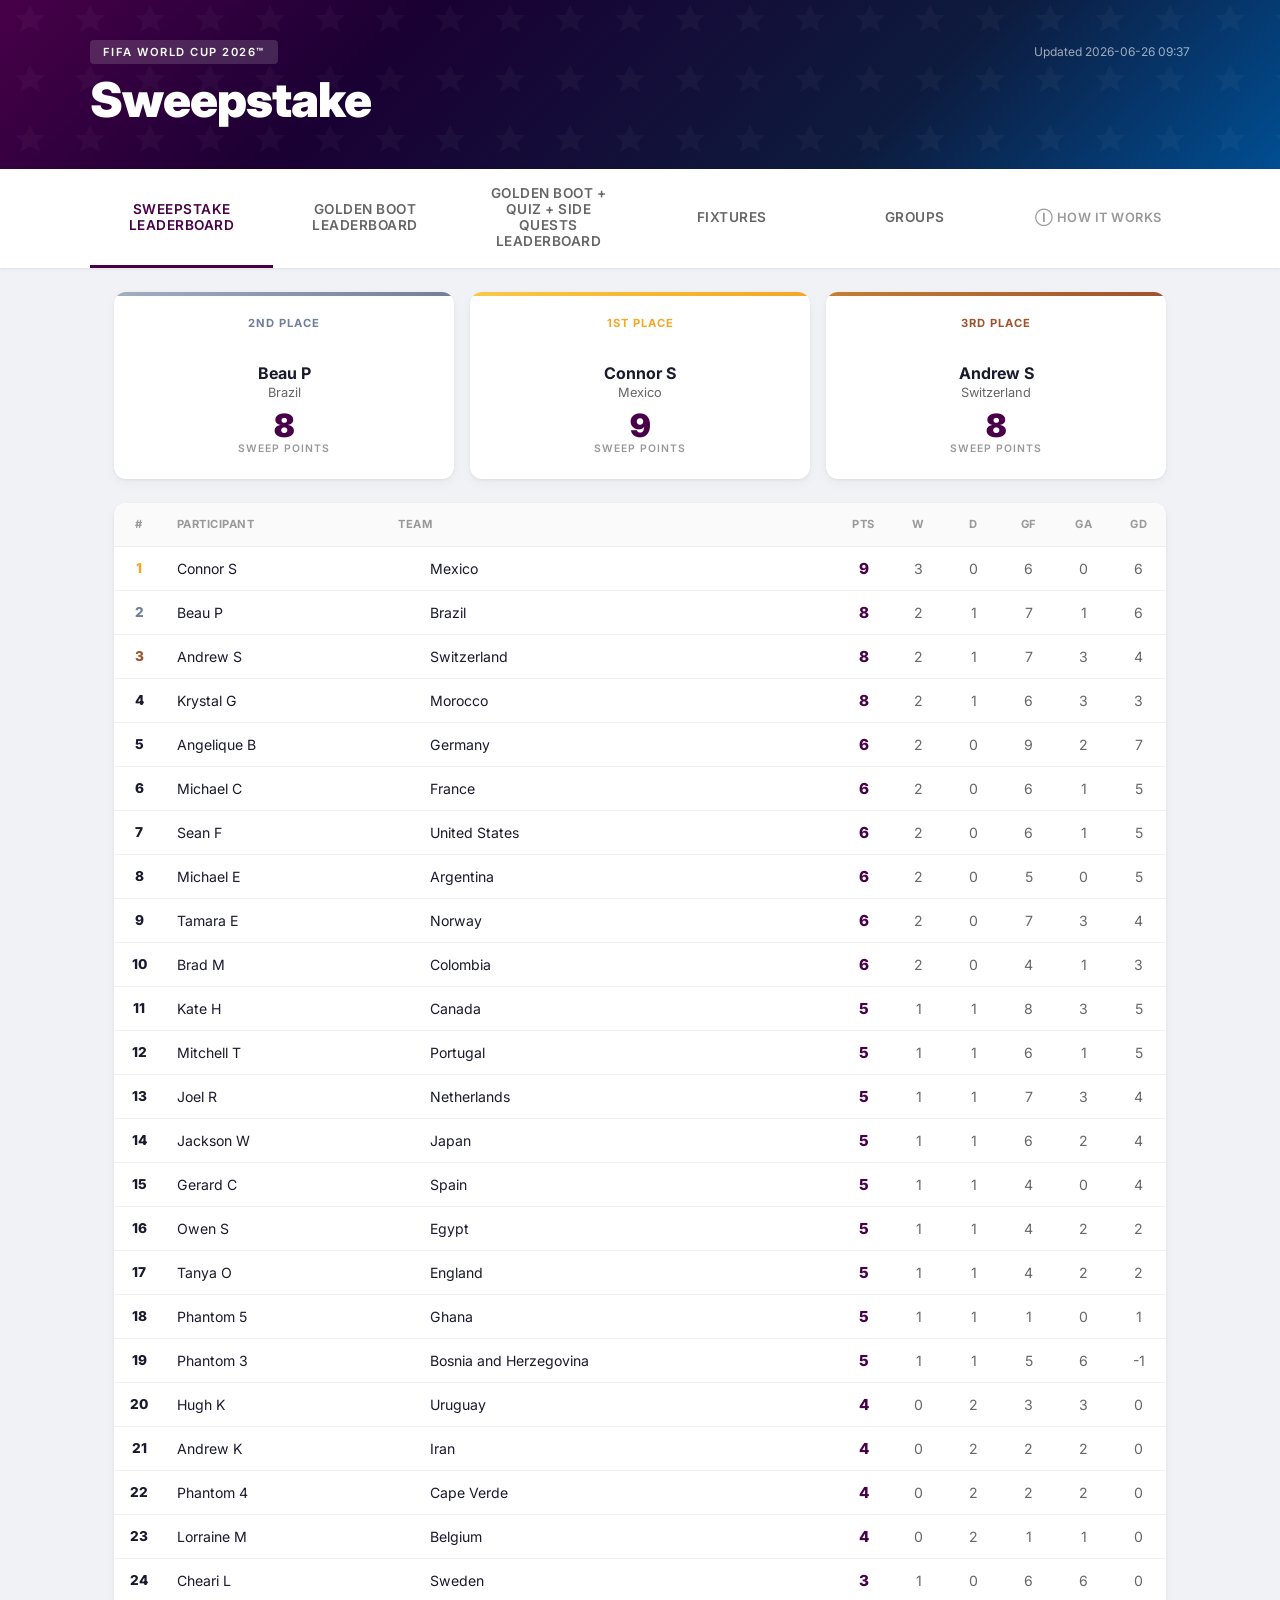
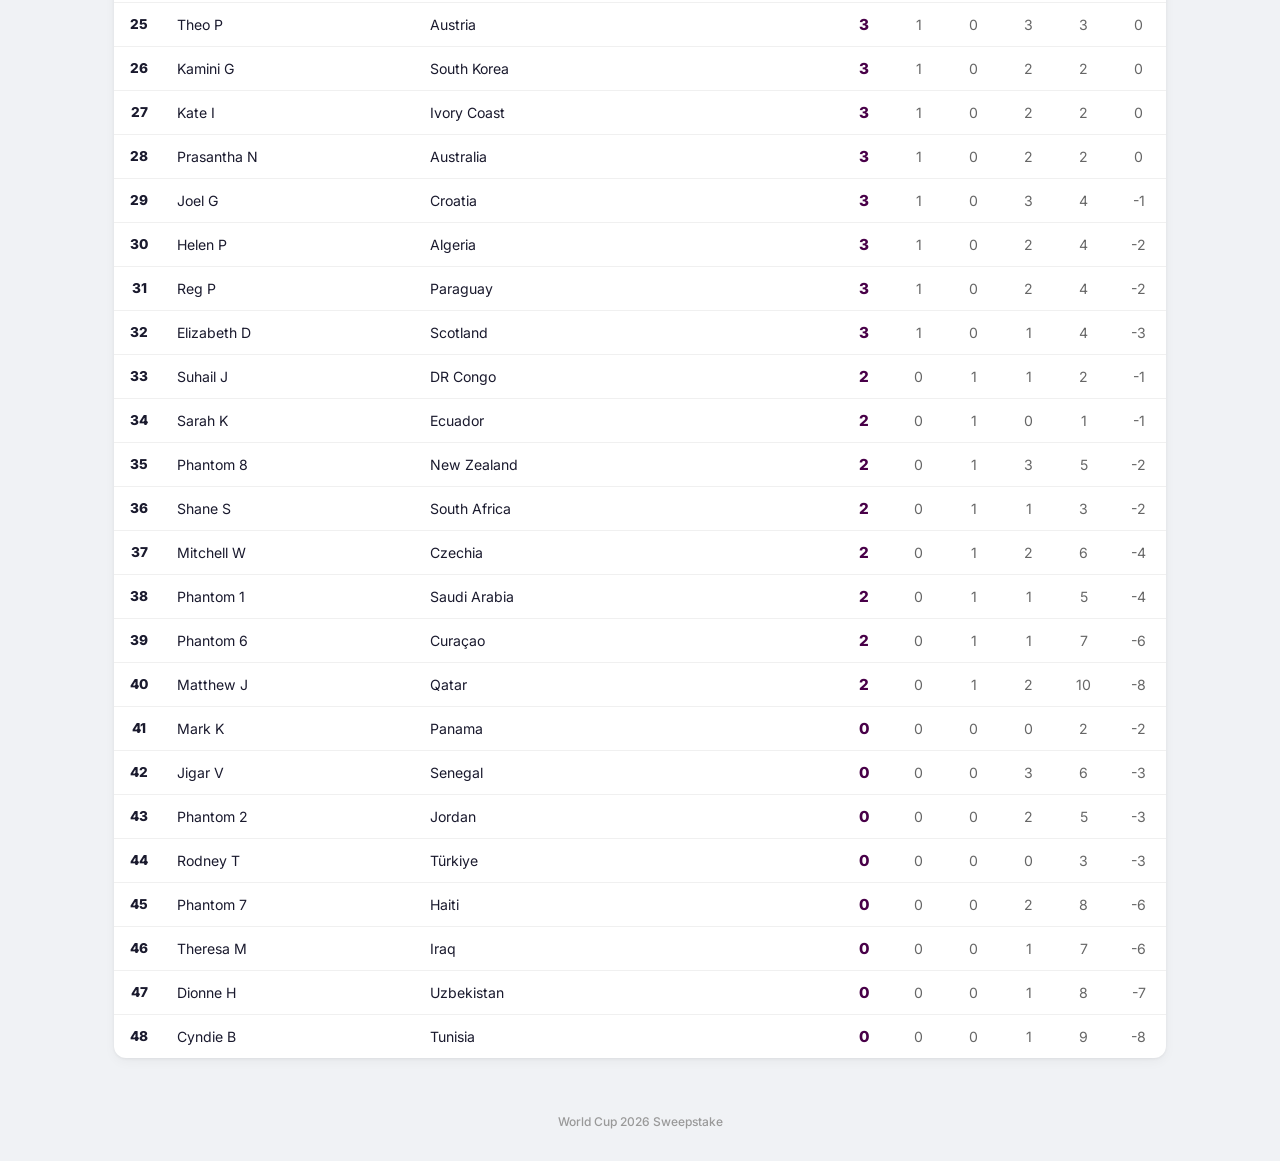
==== docs/index.html @ 92c682cd "Update scores" ====
<!DOCTYPE html>
<html lang="en">
<head>
    <meta charset="UTF-8">
    <meta name="viewport" content="width=device-width, initial-scale=1.0">
    <meta http-equiv="Cache-Control" content="no-cache, no-store, must-revalidate">
    <meta http-equiv="Pragma" content="no-cache">
    <meta http-equiv="Expires" content="0">
    <title>World Cup 2026 Sweepstake</title>
    <link rel="preconnect" href="https://fonts.googleapis.com">
    <link rel="preconnect" href="https://fonts.gstatic.com" crossorigin>
    <link href="https://fonts.googleapis.com/css2?family=Inter:wght@300;400;500;600;700;800;900&display=swap" rel="stylesheet">
    <link rel="stylesheet" href="style.css?v=202606260937">
</head>
<body>
    <header>
        <div class="header-inner">
            <div class="header-top">
                <span class="header-tag">FIFA World Cup 2026&trade;</span>
                <span class="header-updated" id="lastUpdated"></span>
            </div>
            <h1>Sweepstake</h1>
            <p class="header-hosts">
                <img src="https://flagcdn.com/w40/us.png" alt="" class="host-flag">
                <img src="https://flagcdn.com/w40/mx.png" alt="" class="host-flag">
                <img src="https://flagcdn.com/w40/ca.png" alt="" class="host-flag">
            </p>
        </div>
    </header>

    <nav>
        <div class="nav-inner">
            <button class="nav-btn active" data-tab="leaderboard">Sweepstake Leaderboard</button>
            <button class="nav-btn" data-tab="goldenBoot">Golden Boot Leaderboard</button>
            <button class="nav-btn" data-tab="quizAndSideQuests">Golden Boot + Quiz + Side Quests Leaderboard</button>
            <button class="nav-btn" data-tab="fixtures">Fixtures</button>
            <button class="nav-btn" data-tab="groups">Groups</button>
            <button class="nav-btn info-btn" id="openRules">&#9432; How It Works</button>
        </div>
    </nav>

    <!-- Rules Modal -->
    <div class="modal-overlay" id="rulesModal">
        <div class="modal">
            <button class="modal-close" id="closeRules">&times;</button>
            <h2>How The Sweepstake Works</h2>
            <div class="modal-body">
                <h3>1. Sweep Leaderboard</h3>
                <ul>
                    <li><strong>Win</strong> = 3 points</li>
                    <li><strong>Draw</strong> = 2 points</li>
                    <li><strong>Loss</strong> = 0 points</li>
                </ul>
                <p>Your allocated team earns points for every match they play in the tournament (group stage and knockouts). The participant whose team wins the World Cup wins the sweep.</p>

                <h3>2. Golden Boot Leaderboard</h3>
                <p>This leaderboard ranks participants by the number of goals scored by their nominated Golden Boot player.</p>

                <h3>3. Golden Boot + Quiz + Side Quests Leaderboard</h3>
                <p>This combined leaderboard adds your Quiz &amp; Side Quests score to the number of goals your nominated Golden Boot player has scored. The participant with the highest combined total wins this category.</p>
                <p><strong>Total = Quiz &amp; Side Quests points + Golden Boot player goals</strong></p>

                <h3>Sweep Tiebreakers</h3>
                <p>If two or more participants have the same Sweep points, ranking is determined by:</p>
                <ol>
                    <li><strong>Goal Difference (GD)</strong> &mdash; goals scored minus goals conceded (highest first)</li>
                    <li><strong>Goals Scored (GF)</strong> &mdash; most goals first</li>
                    <li><strong>Alphabetical</strong> by participant first name</li>
                </ol>
                <p>GF, GA, and GD columns are shown on the Sweep Leaderboard so you can see how tiebreakers apply.</p>

                <h3>How It&rsquo;s Updated</h3>
                <p>Scores are entered into the master spreadsheet after each match day. The website is then regenerated and pushed to publish the latest standings.</p>
            </div>
        </div>
    </div>

    <main>
        <!-- SWEEP LEADERBOARD TAB -->
        <section id="leaderboard" class="tab-content active">
            <div class="podium" id="podium"></div>
            <div class="card">
                <table id="leaderboardTable">
                    <thead>
                        <tr>
                            <th class="col-rank">#</th>
                            <th class="col-name">Participant</th>
                            <th class="col-team">Team</th>
                            <th class="col-num">Pts</th>
                            <th class="col-num">W</th>
                            <th class="col-num">D</th>
                            <th class="col-num">GF</th>
                            <th class="col-num">GA</th>
                            <th class="col-num">GD</th>
                        </tr>
                    </thead>
                    <tbody></tbody>
                </table>
            </div>
        </section>

        <!-- GOLDEN BOOT LEADERBOARD TAB -->
        <section id="goldenBoot" class="tab-content">
            <div class="card">
                <table id="goldenBootTable">
                    <thead>
                        <tr>
                            <th class="col-rank">#</th>
                            <th class="col-name">Participant</th>
                            <th class="col-team">Player</th>
                            <th class="col-num">Goals</th>
                        </tr>
                    </thead>
                    <tbody></tbody>
                </table>
            </div>
        </section>

        <!-- GOLDEN BOOT + QUIZ + SIDE QUESTS LEADERBOARD TAB -->
        <section id="quizAndSideQuests" class="tab-content">
            <div class="card">
                <table id="quizAndSideQuestsTable">
                    <thead>
                        <tr>
                            <th class="col-rank">#</th>
                            <th class="col-name">Participant</th>
                            <th class="col-num">Quiz &amp; Side Quests</th>
                            <th class="col-num">Golden Boot Goals</th>
                            <th class="col-num">Total</th>
                        </tr>
                    </thead>
                    <tbody></tbody>
                </table>
            </div>
        </section>

        <!-- FIXTURES TAB -->
        <section id="fixtures" class="tab-content">
            <div class="filter-bar">
                <select id="stageFilter">
                    <option value="all">All Stages</option>
                    <option value="group">Group Stage</option>
                    <option value="R32">Round of 32</option>
                    <option value="R16">Round of 16</option>
                    <option value="QF">Quarter-Finals</option>
                    <option value="SF">Semi-Finals</option>
                    <option value="3rd">3rd Place</option>
                    <option value="Final">Final</option>
                </select>
                <label class="toggle-label">
                    <input type="checkbox" id="showPlayedOnly">
                    <span>Played only</span>
                </label>
            </div>
            <div class="fixtures-list" id="fixturesList"></div>
        </section>

        <!-- GROUPS TAB -->
        <section id="groups" class="tab-content">
            <div class="groups-grid" id="groupsGrid"></div>
        </section>


    </main>

    <footer>
        <p>World Cup 2026 Sweepstake</p>
    </footer>

    <script src="app.js?v=202606260937"></script>
    <script>
        document.getElementById('openRules').addEventListener('click', () => {
            document.getElementById('rulesModal').classList.add('active');
        });
        document.getElementById('closeRules').addEventListener('click', () => {
            document.getElementById('rulesModal').classList.remove('active');
        });
        document.getElementById('rulesModal').addEventListener('click', (e) => {
            if (e.target === e.currentTarget) {
                e.currentTarget.classList.remove('active');
            }
        });
    </script>
</body>
</html>
---- docs/style.css ----
/* World Cup 2026 Sweepstake — Modern Sports Dashboard */

* { margin: 0; padding: 0; box-sizing: border-box; }

body {
    font-family: 'Inter', -apple-system, BlinkMacSystemFont, sans-serif;
    background: #f0f2f5;
    color: #1a1a2e;
    min-height: 100vh;
    -webkit-font-smoothing: antialiased;
}

/* HEADER */
header {
    background: linear-gradient(135deg, #480048 0%, #1a0033 30%, #0d1b3e 70%, #004e92 100%);
    padding: 2.5rem 1.5rem 2rem;
    color: white;
    position: relative;
    overflow: hidden;
}

header::after {
    content: '';
    position: absolute;
    inset: 0;
    background: url("data:image/svg+xml,%3Csvg width='60' height='60' xmlns='http://www.w3.org/2000/svg'%3E%3Cpath d='M30 5L35 15L45 15L37 22L40 32L30 26L20 32L23 22L15 15L25 15Z' fill='rgba(255,255,255,0.03)'/%3E%3C/svg%3E");
    pointer-events: none;
}

.header-inner {
    max-width: 1100px;
    margin: 0 auto;
    position: relative;
    z-index: 1;
}

.header-top {
    display: flex;
    justify-content: space-between;
    align-items: center;
    margin-bottom: 0.8rem;
}

.header-tag {
    background: rgba(255,255,255,0.15);
    backdrop-filter: blur(4px);
    padding: 0.3rem 0.8rem;
    border-radius: 4px;
    font-size: 0.7rem;
    font-weight: 600;
    letter-spacing: 1.5px;
    text-transform: uppercase;
}

.header-updated {
    font-size: 0.75rem;
    opacity: 0.6;
}

header h1 {
    font-size: 3rem;
    font-weight: 900;
    letter-spacing: -1px;
    line-height: 1;
    margin-bottom: 0.8rem;
}

.header-hosts {
    display: flex;
    gap: 0.5rem;
    align-items: center;
}

.host-flag {
    width: 32px;
    height: auto;
    border-radius: 3px;
    box-shadow: 0 2px 8px rgba(0,0,0,0.3);
}

/* NAV */
nav {
    background: white;
    position: sticky;
    top: 0;
    z-index: 100;
    box-shadow: 0 1px 3px rgba(0,0,0,0.08);
}

.nav-inner {
    max-width: 1100px;
    margin: 0 auto;
    display: flex;
    gap: 0;
}

.nav-btn {
    flex: 1;
    background: transparent;
    border: none;
    padding: 1rem 1.5rem;
    font-family: 'Inter', sans-serif;
    font-size: 0.85rem;
    font-weight: 600;
    color: #666;
    cursor: pointer;
    transition: all 0.2s;
    border-bottom: 3px solid transparent;
    text-transform: uppercase;
    letter-spacing: 0.5px;
}

.nav-btn:hover {
    color: #1a1a2e;
    background: #f8f9fa;
}

.nav-btn.active {
    color: #480048;
    border-bottom-color: #480048;
}

/* MAIN */
main {
    max-width: 1100px;
    margin: 0 auto;
    padding: 1.5rem;
}

.tab-content { display: none; }
.tab-content.active { display: block; animation: fadeUp 0.25s ease; }

@keyframes fadeUp {
    from { opacity: 0; transform: translateY(8px); }
    to { opacity: 1; transform: translateY(0); }
}

/* CARDS */
.card {
    background: white;
    border-radius: 12px;
    box-shadow: 0 1px 3px rgba(0,0,0,0.06), 0 4px 12px rgba(0,0,0,0.04);
    overflow: hidden;
}

/* PODIUM */
.podium {
    display: grid;
    grid-template-columns: 1fr 1fr 1fr;
    gap: 1rem;
    margin-bottom: 1.5rem;
}

.podium-card {
    background: white;
    border-radius: 12px;
    padding: 1.5rem 1rem;
    text-align: center;
    box-shadow: 0 1px 3px rgba(0,0,0,0.06), 0 4px 12px rgba(0,0,0,0.04);
    position: relative;
    overflow: hidden;
}

.podium-card::before {
    content: '';
    position: absolute;
    top: 0;
    left: 0;
    right: 0;
    height: 4px;
}

.podium-card.first { order: 2; }
.podium-card.first::before { background: linear-gradient(90deg, #f7c948, #f5a623); }
.podium-card.second { order: 1; }
.podium-card.second::before { background: linear-gradient(90deg, #a0aec0, #718096); }
.podium-card.third { order: 3; }
.podium-card.third::before { background: linear-gradient(90deg, #c47f32, #a0522d); }

.podium-position {
    font-size: 0.7rem;
    font-weight: 700;
    text-transform: uppercase;
    letter-spacing: 1px;
    margin-bottom: 0.8rem;
}

.podium-card.first .podium-position { color: #f5a623; }
.podium-card.second .podium-position { color: #718096; }
.podium-card.third .podium-position { color: #a0522d; }

.podium-flag {
    width: 48px;
    height: 32px;
    object-fit: cover;
    border-radius: 4px;
    margin-bottom: 0.6rem;
    box-shadow: 0 2px 6px rgba(0,0,0,0.15);
}

.podium-name {
    font-weight: 700;
    font-size: 1rem;
    margin-bottom: 0.15rem;
    color: #1a1a2e;
}

.podium-team {
    font-size: 0.8rem;
    color: #666;
    margin-bottom: 0.6rem;
}

.podium-pts {
    font-size: 2rem;
    font-weight: 900;
    color: #480048;
    line-height: 1;
}

.podium-pts-label {
    font-size: 0.65rem;
    font-weight: 600;
    text-transform: uppercase;
    letter-spacing: 1px;
    color: #999;
}

/* TABLE */
table {
    width: 100%;
    border-collapse: collapse;
}

thead th {
    padding: 0.9rem 0.8rem;
    text-align: left;
    font-size: 0.7rem;
    font-weight: 700;
    text-transform: uppercase;
    letter-spacing: 0.5px;
    color: #999;
    border-bottom: 1px solid #eee;
    background: #fafafa;
}

.col-rank { width: 50px; text-align: center; }
.col-num { width: 55px; text-align: center; }

tbody tr {
    border-bottom: 1px solid #f0f0f0;
    transition: background 0.15s;
}

tbody tr:last-child { border-bottom: none; }
tbody tr:hover { background: #f8f9ff; }

tbody td {
    padding: 0.75rem 0.8rem;
    font-size: 0.88rem;
}

td.rank-cell {
    text-align: center;
    font-weight: 800;
    font-size: 0.85rem;
}

td.rank-cell.top-1 { color: #f5a623; }
td.rank-cell.top-2 { color: #718096; }
td.rank-cell.top-3 { color: #a0522d; }

td.pts-cell {
    text-align: center;
    font-weight: 800;
    font-size: 0.95rem;
    color: #480048;
}

td.num-cell {
    text-align: center;
    color: #666;
}

.team-cell {
    display: flex;
    align-items: center;
    gap: 0.5rem;
}

.team-cell img {
    width: 24px;
    height: 16px;
    object-fit: cover;
    border-radius: 2px;
    box-shadow: 0 1px 2px rgba(0,0,0,0.15);
}

/* FIXTURES */
.filter-bar {
    display: flex;
    gap: 1rem;
    align-items: center;
    margin-bottom: 1.2rem;
    flex-wrap: wrap;
}

.filter-bar select {
    background: white;
    color: #333;
    border: 1px solid #ddd;
    padding: 0.55rem 1rem;
    border-radius: 8px;
    font-family: 'Inter', sans-serif;
    font-size: 0.85rem;
    font-weight: 500;
    cursor: pointer;
}

.filter-bar select:focus {
    outline: none;
    border-color: #480048;
    box-shadow: 0 0 0 3px rgba(72, 0, 72, 0.1);
}

.toggle-label {
    display: flex;
    align-items: center;
    gap: 0.4rem;
    font-size: 0.85rem;
    color: #666;
    cursor: pointer;
}

.toggle-label input {
    accent-color: #480048;
}

.fixtures-list {
    display: flex;
    flex-direction: column;
    gap: 0.5rem;
}

.fixture-card {
    background: white;
    border-radius: 10px;
    padding: 0.9rem 1.2rem;
    display: grid;
    grid-template-columns: 1fr auto 1fr;
    align-items: center;
    gap: 1rem;
    box-shadow: 0 1px 2px rgba(0,0,0,0.04);
    border: 1px solid #eee;
    transition: box-shadow 0.2s, border-color 0.2s;
}

.fixture-card:hover {
    box-shadow: 0 2px 8px rgba(0,0,0,0.08);
    border-color: #ddd;
}

.fixture-card.played {
    border-left: 4px solid #480048;
}

.fixture-home {
    display: flex;
    align-items: center;
    justify-content: flex-end;
    gap: 0.5rem;
    font-weight: 600;
    font-size: 0.9rem;
}

.fixture-away {
    display: flex;
    align-items: center;
    gap: 0.5rem;
    font-weight: 600;
    font-size: 0.9rem;
}

.fixture-flag {
    width: 24px;
    height: 16px;
    object-fit: cover;
    border-radius: 2px;
    box-shadow: 0 1px 2px rgba(0,0,0,0.12);
}

.fixture-score {
    text-align: center;
    font-weight: 800;
    font-size: 1.1rem;
    background: #f8f9fa;
    padding: 0.3rem 0.9rem;
    border-radius: 6px;
    min-width: 70px;
    color: #1a1a2e;
}

.fixture-score.pending {
    font-size: 0.75rem;
    font-weight: 500;
    color: #999;
}

.fixture-meta {
    grid-column: 1 / -1;
    display: flex;
    justify-content: space-between;
    font-size: 0.7rem;
    color: #aaa;
    padding-top: 0.4rem;
    border-top: 1px solid #f0f0f0;
    margin-top: 0.2rem;
}

.fixture-venue {
    grid-column: 1 / -1;
    text-align: center;
    font-size: 0.65rem;
    color: #999;
    margin-top: 0.2rem;
}

.fixture-stage-badge {
    background: #f0f0f0;
    padding: 0.15rem 0.5rem;
    border-radius: 3px;
    font-weight: 600;
    color: #666;
}

/* GROUPS */
.groups-grid {
    display: grid;
    grid-template-columns: repeat(auto-fit, minmax(340px, 1fr));
    gap: 1.2rem;
}

.group-card {
    background: white;
    border-radius: 12px;
    overflow: hidden;
    box-shadow: 0 1px 3px rgba(0,0,0,0.06), 0 4px 12px rgba(0,0,0,0.04);
}

.group-header {
    background: linear-gradient(135deg, #480048, #004e92);
    color: white;
    padding: 0.7rem 1rem;
    font-size: 0.8rem;
    font-weight: 700;
    text-transform: uppercase;
    letter-spacing: 1px;
}

.group-card table {
    margin: 0;
}

.group-card thead th {
    font-size: 0.65rem;
    padding: 0.5rem 0.4rem;
    text-align: center;
}

.group-card thead th:first-child {
    text-align: left;
    padding-left: 1rem;
}

.group-card tbody td {
    font-size: 0.8rem;
    padding: 0.5rem 0.4rem;
    text-align: center;
}

.group-card tbody td:first-child {
    text-align: left;
    padding-left: 1rem;
}

.group-card tbody tr.qualified {
    background: #f0fdf4;
}

.group-card tbody tr.qualified td:first-child {
    border-left: 3px solid #22c55e;
}

.group-team-cell {
    display: flex;
    align-items: center;
    gap: 0.5rem;
}

.group-team-cell img {
    width: 20px;
    height: 14px;
    object-fit: cover;
    border-radius: 2px;
}

/* FOOTER */
footer {
    text-align: center;
    padding: 2rem;
    color: #999;
    font-size: 0.75rem;
    font-weight: 500;
}

/* INFO BUTTON */
.info-btn {
    margin-left: auto;
    color: #999;
    font-size: 0.8rem;
}

.info-btn:hover {
    color: #480048;
}

/* MODAL */
.modal-overlay {
    display: none;
    position: fixed;
    inset: 0;
    background: rgba(0, 0, 0, 0.5);
    backdrop-filter: blur(4px);
    z-index: 1000;
    align-items: center;
    justify-content: center;
    padding: 1.5rem;
}

.modal-overlay.active {
    display: flex;
}

.modal {
    background: white;
    border-radius: 16px;
    padding: 2rem;
    max-width: 520px;
    width: 100%;
    max-height: 85vh;
    overflow-y: auto;
    position: relative;
    box-shadow: 0 20px 60px rgba(0, 0, 0, 0.3);
    animation: modalIn 0.2s ease;
}

@keyframes modalIn {
    from { opacity: 0; transform: scale(0.95) translateY(10px); }
    to { opacity: 1; transform: scale(1) translateY(0); }
}

.modal-close {
    position: absolute;
    top: 1rem;
    right: 1rem;
    background: #f0f2f5;
    border: none;
    width: 32px;
    height: 32px;
    border-radius: 50%;
    font-size: 1.2rem;
    cursor: pointer;
    display: flex;
    align-items: center;
    justify-content: center;
    color: #666;
    transition: background 0.15s;
}

.modal-close:hover {
    background: #e0e0e0;
}

.modal h2 {
    font-size: 1.3rem;
    font-weight: 800;
    margin-bottom: 1.2rem;
    color: #1a1a2e;
}

.modal-body h3 {
    font-size: 0.85rem;
    font-weight: 700;
    text-transform: uppercase;
    letter-spacing: 0.5px;
    color: #480048;
    margin-top: 1.2rem;
    margin-bottom: 0.5rem;
}

.modal-body h3:first-child {
    margin-top: 0;
}

.modal-body p {
    font-size: 0.88rem;
    color: #555;
    line-height: 1.6;
    margin-bottom: 0.5rem;
}

.modal-body ul,
.modal-body ol {
    padding-left: 1.2rem;
    margin-bottom: 0.8rem;
}

.modal-body li {
    font-size: 0.88rem;
    color: #555;
    line-height: 1.8;
}

/* LEADERBOARDS GRID */
.leaderboards-grid {
    display: grid;
    grid-template-columns: repeat(3, 1fr);
    gap: 1.5rem;
    align-items: start;
}
.leaderboard-panel-title {
    font-size: 0.85rem;
    font-weight: 700;
    text-transform: uppercase;
    letter-spacing: 0.06em;
    color: #1a1a2e;
    margin-bottom: 0.75rem;
    padding: 0 0.25rem;
}

/* RESPONSIVE */
@media (max-width: 700px) {
    header h1 { font-size: 2rem; }
    .header-top { flex-direction: column; align-items: flex-start; gap: 0.3rem; }

    .leaderboards-grid { grid-template-columns: 1fr; }

    .podium {
        grid-template-columns: 1fr;
        gap: 0.8rem;
    }
    .podium-card.first { order: 1; }
    .podium-card.second { order: 2; }
    .podium-card.third { order: 3; }

    .nav-btn { padding: 0.8rem 0.5rem; font-size: 0.75rem; }

    .fixture-home, .fixture-away { font-size: 0.8rem; }
    .fixture-flag { width: 20px; height: 14px; }

    .groups-grid { grid-template-columns: 1fr; }
}
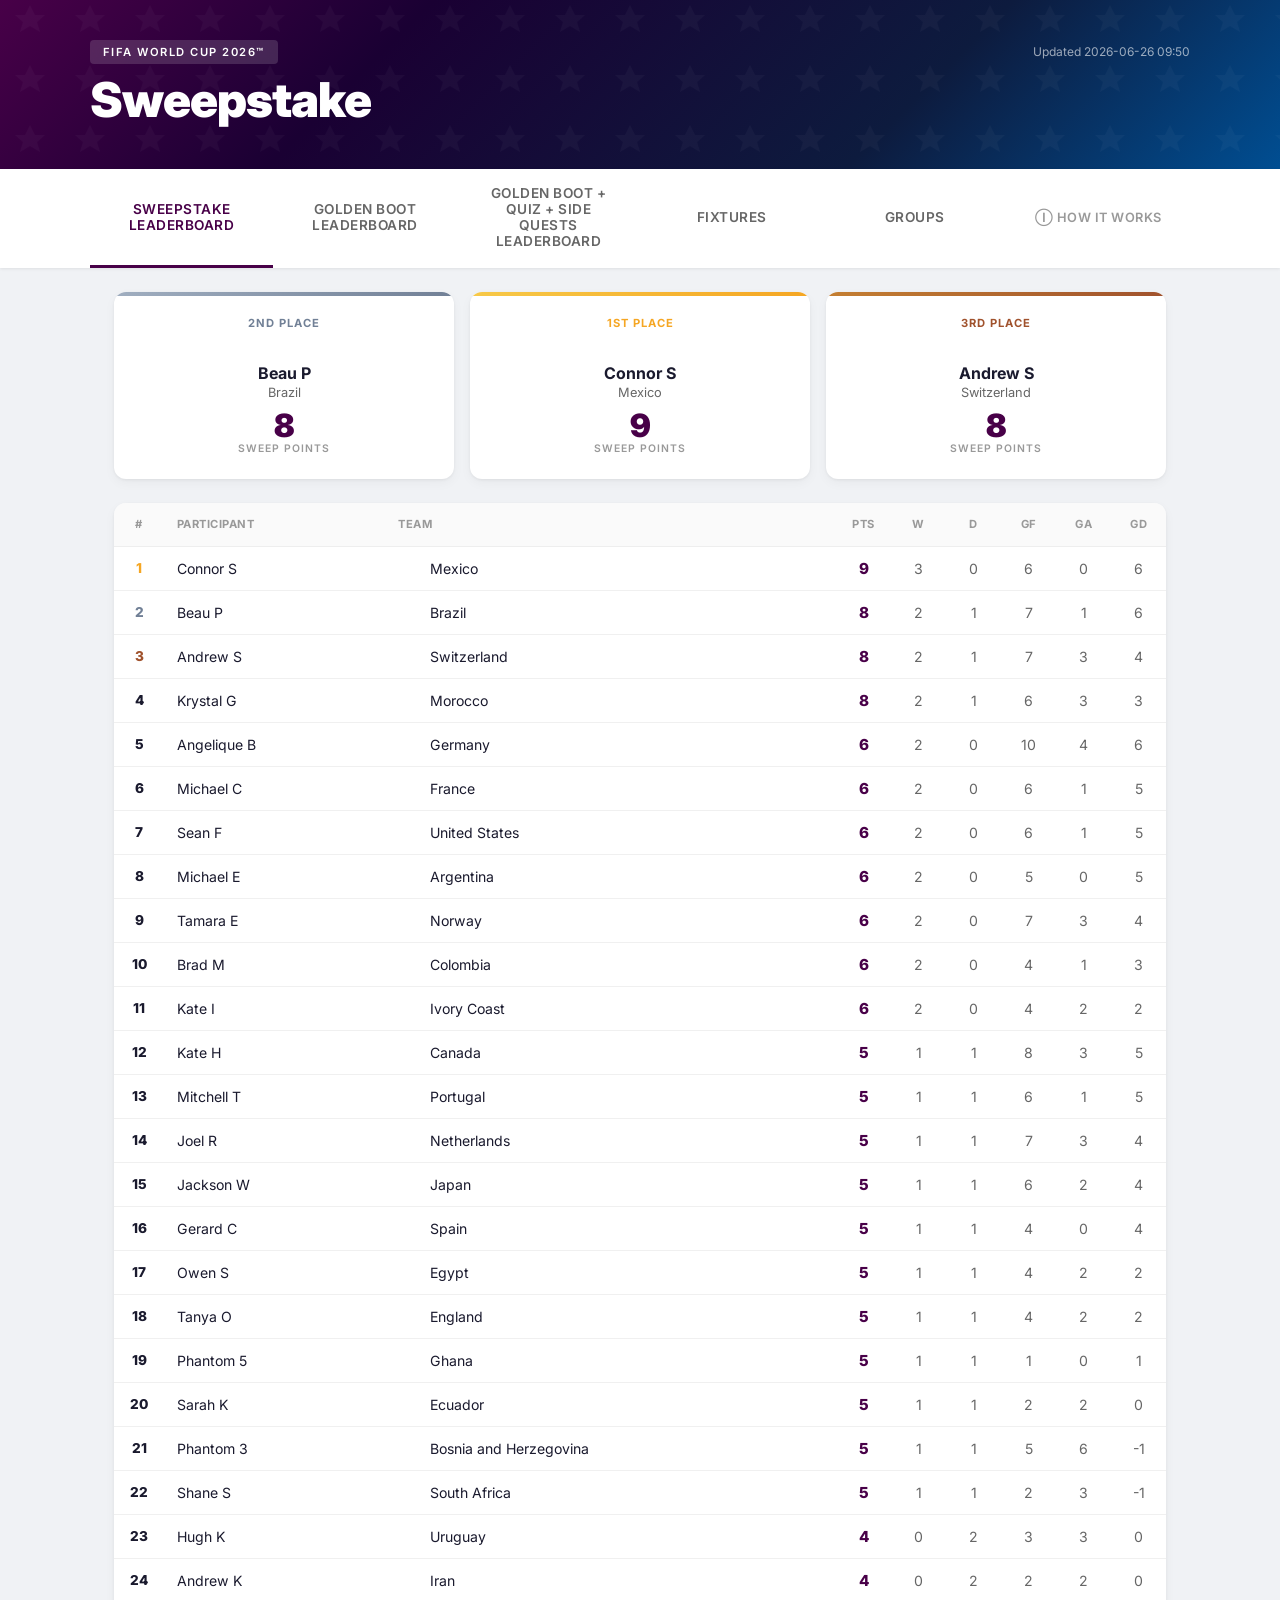
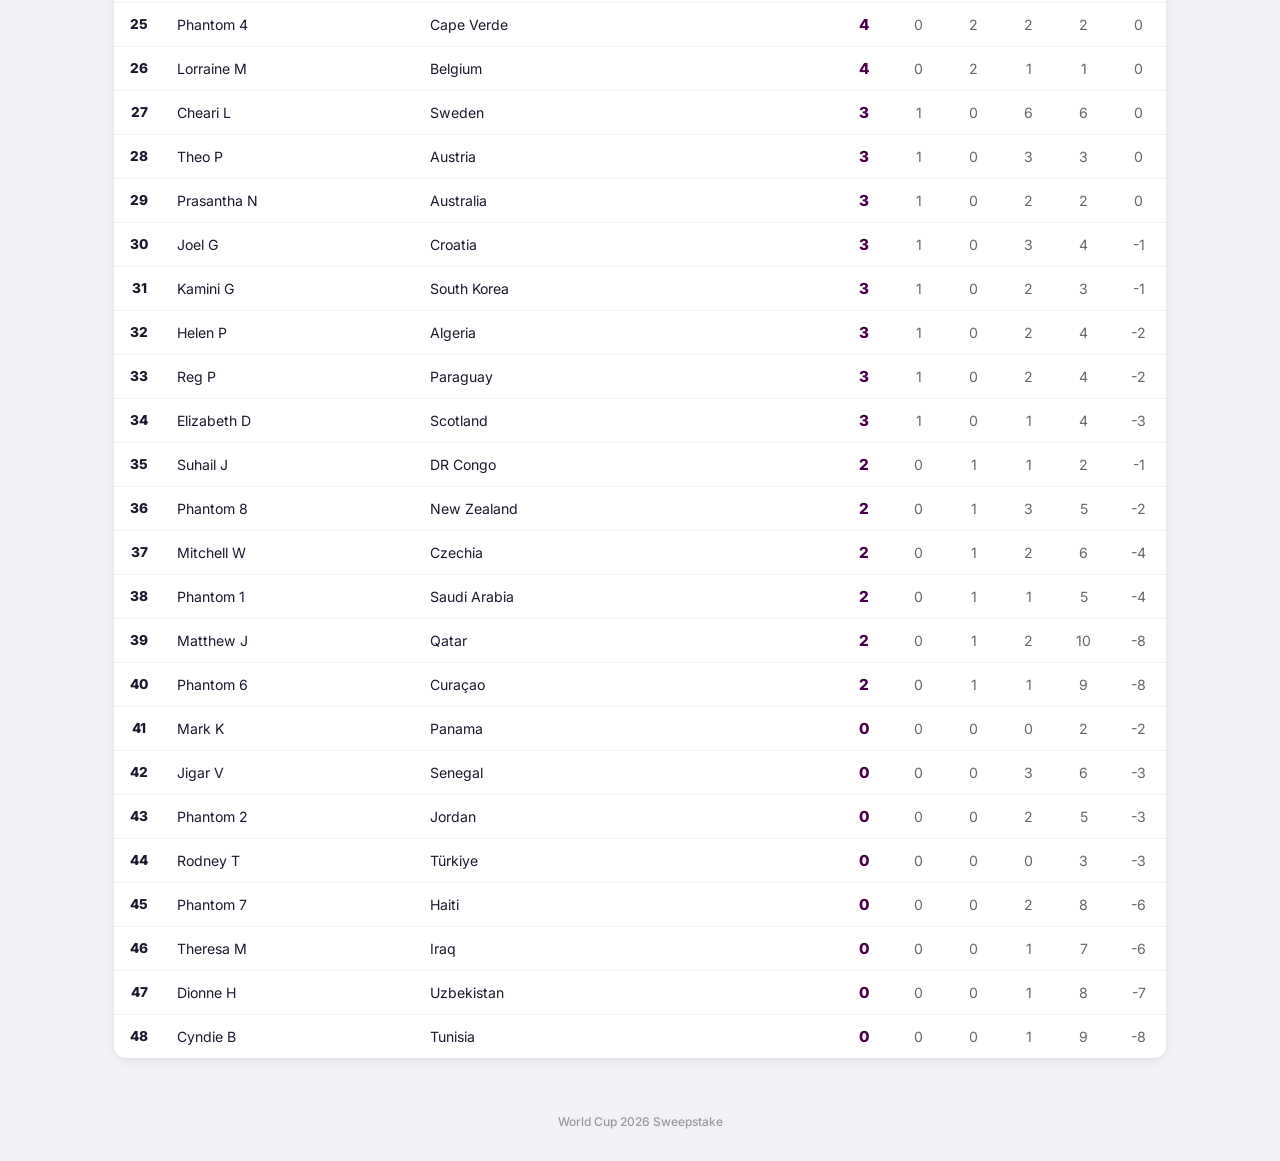
==== commit 455556e8: "Update scores" ====
--- a/docs/index.html
+++ b/docs/index.html
@@ -10,7 +10,7 @@
     <link rel="preconnect" href="https://fonts.googleapis.com">
     <link rel="preconnect" href="https://fonts.gstatic.com" crossorigin>
     <link href="https://fonts.googleapis.com/css2?family=Inter:wght@300;400;500;600;700;800;900&display=swap" rel="stylesheet">
-    <link rel="stylesheet" href="style.css?v=202606260937">
+    <link rel="stylesheet" href="style.css?v=202606260950">
 </head>
 <body>
     <header>
@@ -167,7 +167,7 @@
         <p>World Cup 2026 Sweepstake</p>
     </footer>
 
-    <script src="app.js?v=202606260937"></script>
+    <script src="app.js?v=202606260950"></script>
     <script>
         document.getElementById('openRules').addEventListener('click', () => {
             document.getElementById('rulesModal').classList.add('active');
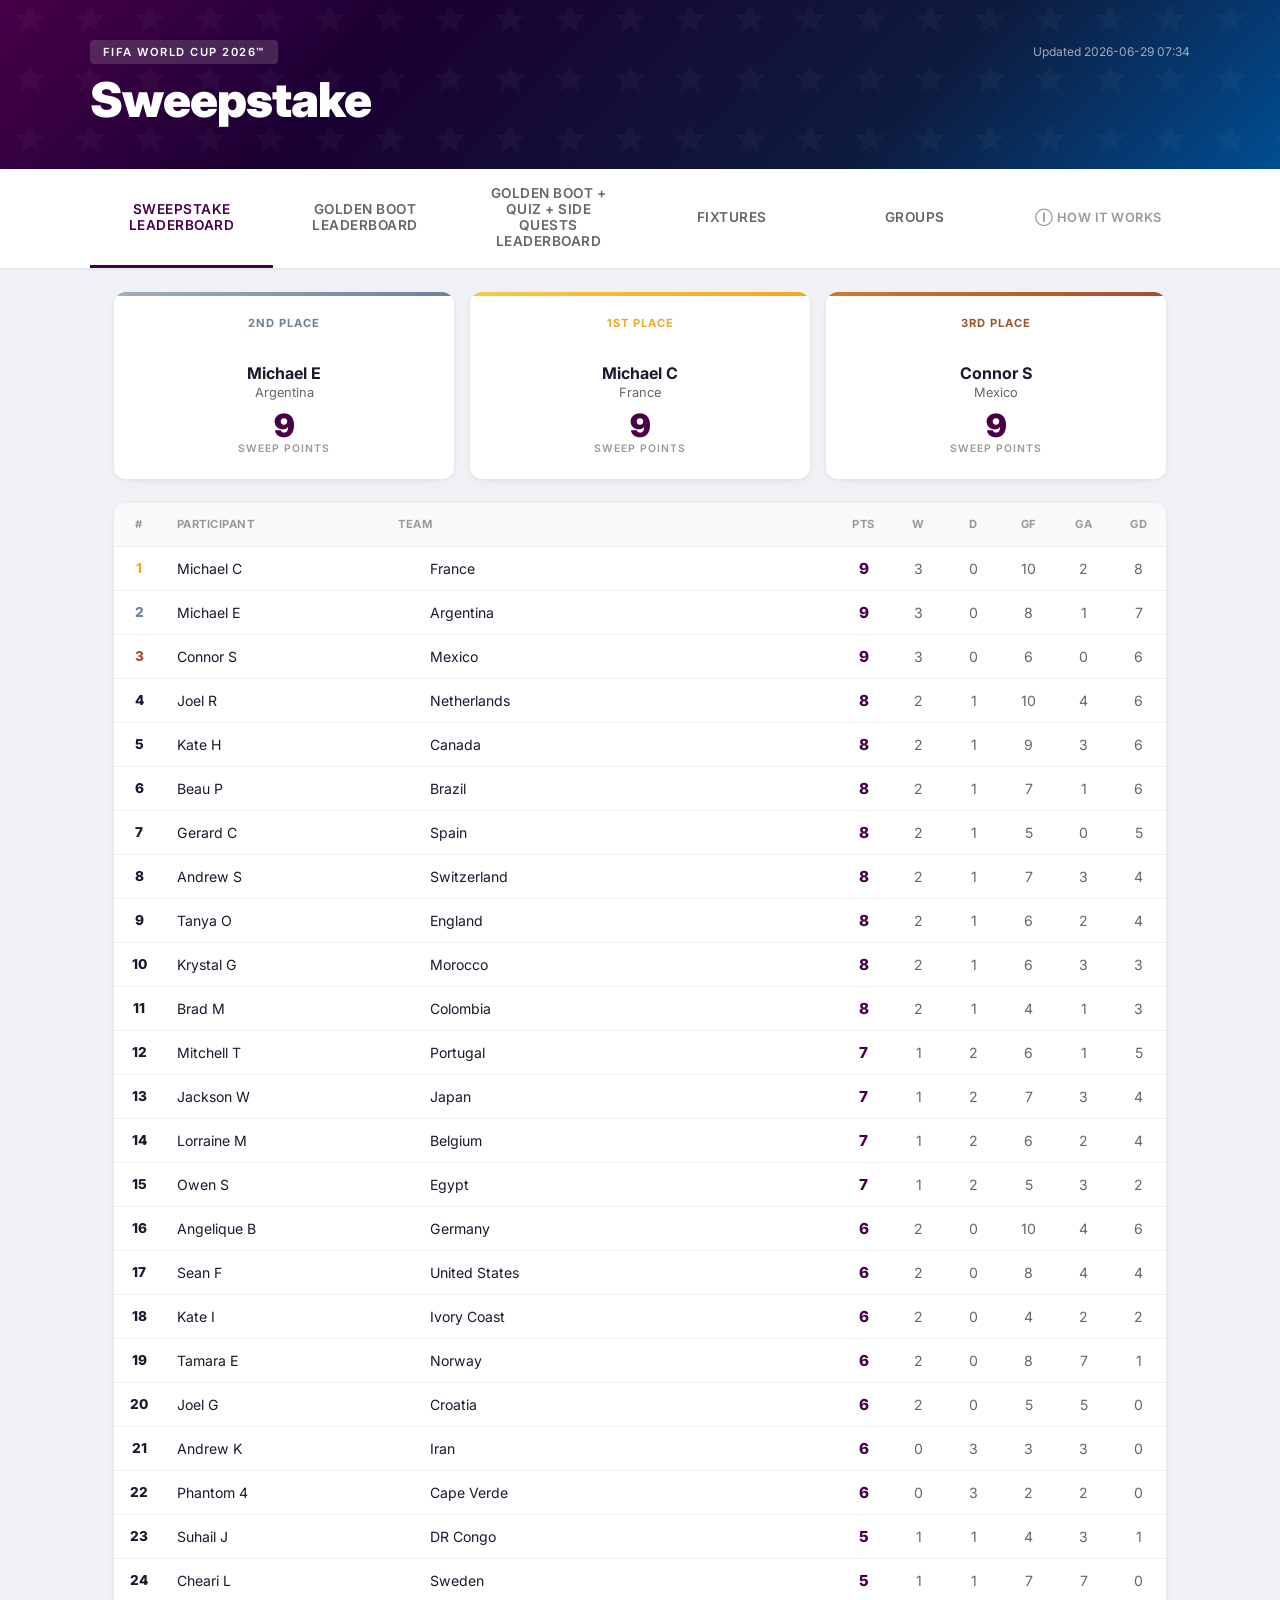
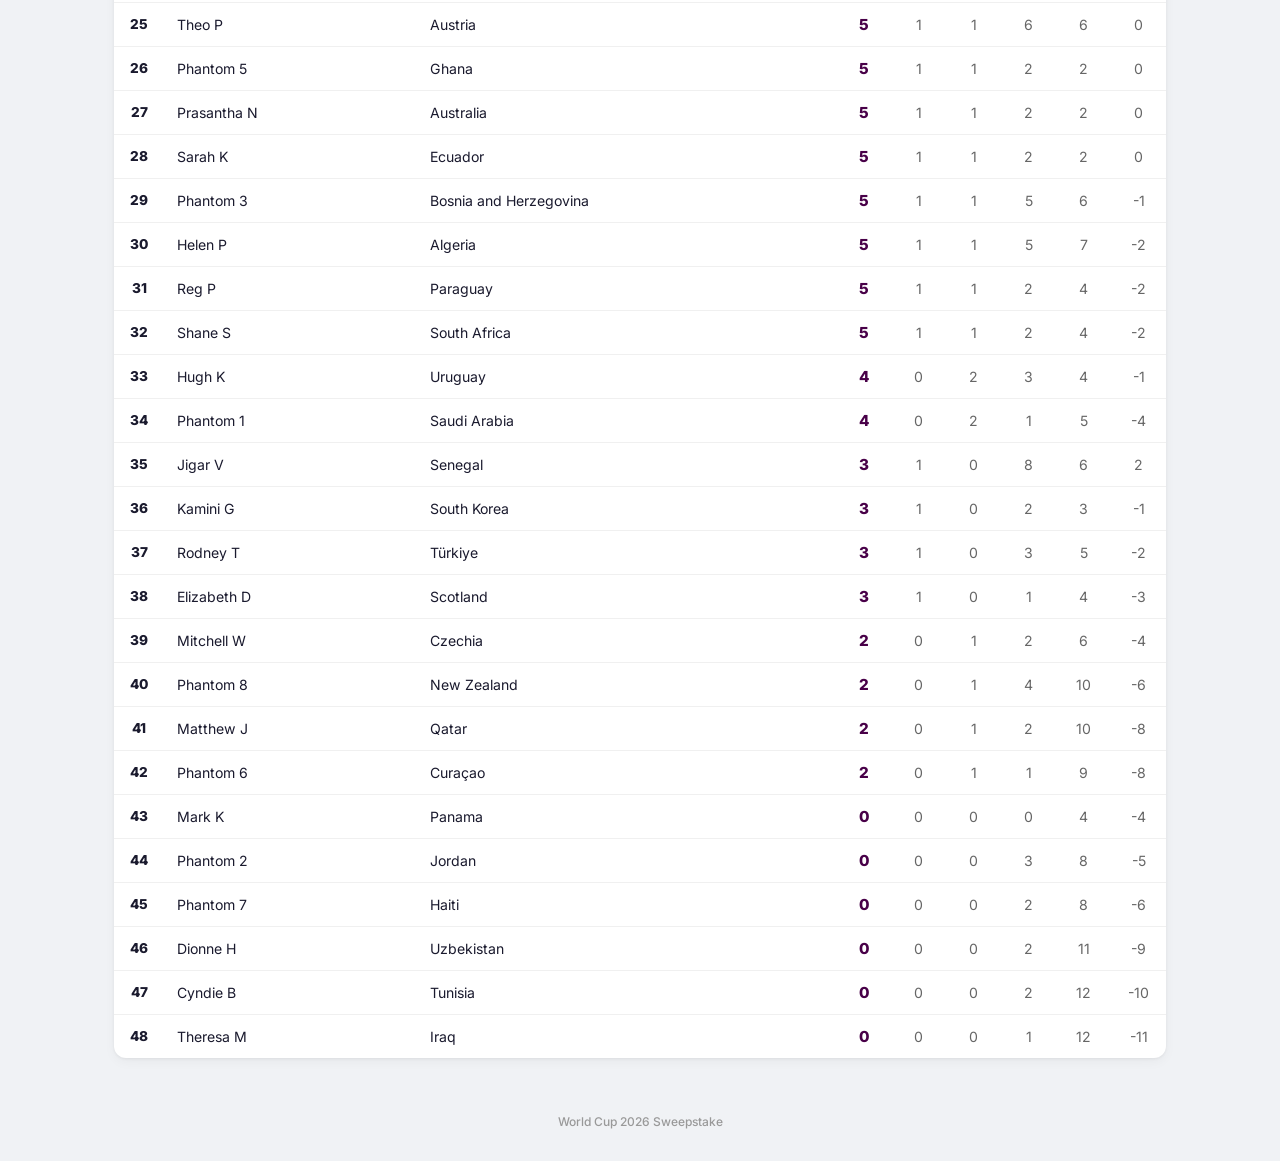
==== commit 2007546d: "Refresh export after R32 update" ====
--- a/docs/index.html
+++ b/docs/index.html
@@ -10,7 +10,7 @@
     <link rel="preconnect" href="https://fonts.googleapis.com">
     <link rel="preconnect" href="https://fonts.gstatic.com" crossorigin>
     <link href="https://fonts.googleapis.com/css2?family=Inter:wght@300;400;500;600;700;800;900&display=swap" rel="stylesheet">
-    <link rel="stylesheet" href="style.css?v=202606260950">
+    <link rel="stylesheet" href="style.css?v=202606290734">
 </head>
 <body>
     <header>
@@ -167,7 +167,7 @@
         <p>World Cup 2026 Sweepstake</p>
     </footer>
 
-    <script src="app.js?v=202606260950"></script>
+    <script src="app.js?v=202606290734"></script>
     <script>
         document.getElementById('openRules').addEventListener('click', () => {
             document.getElementById('rulesModal').classList.add('active');
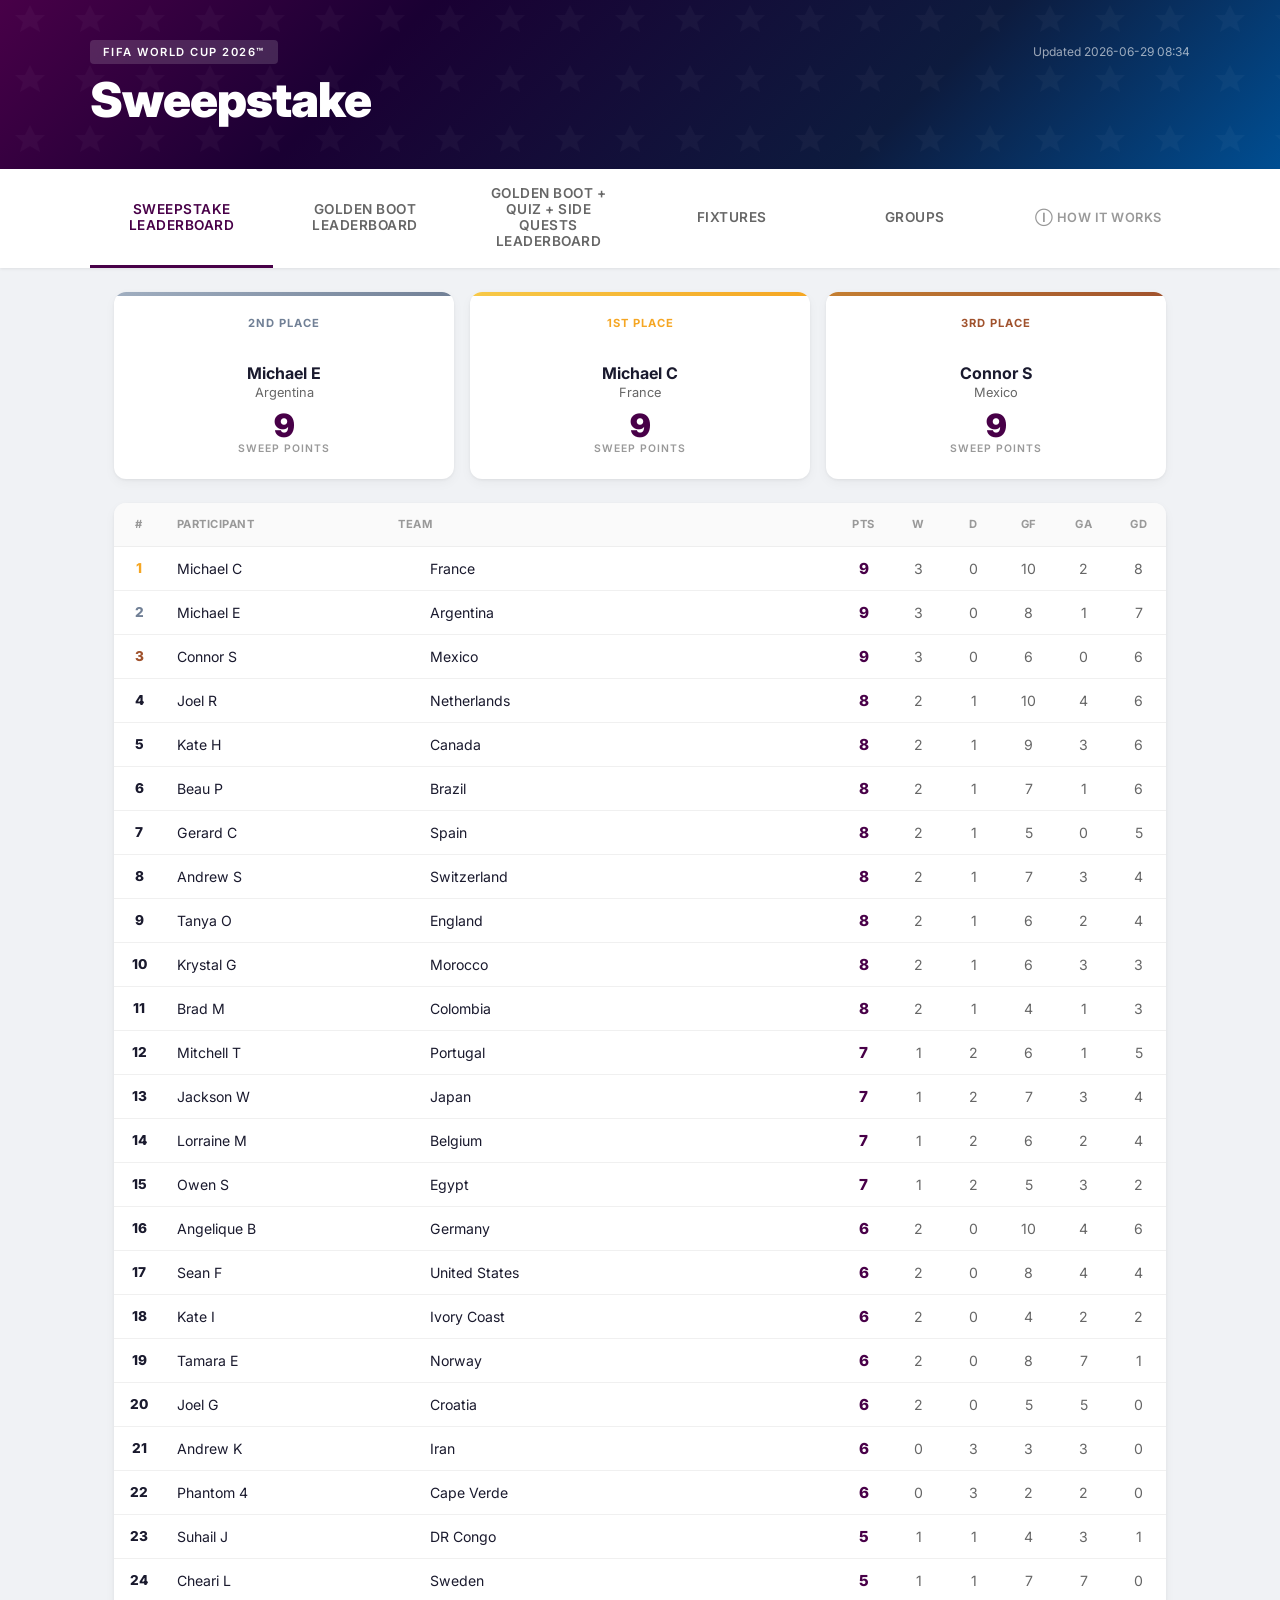
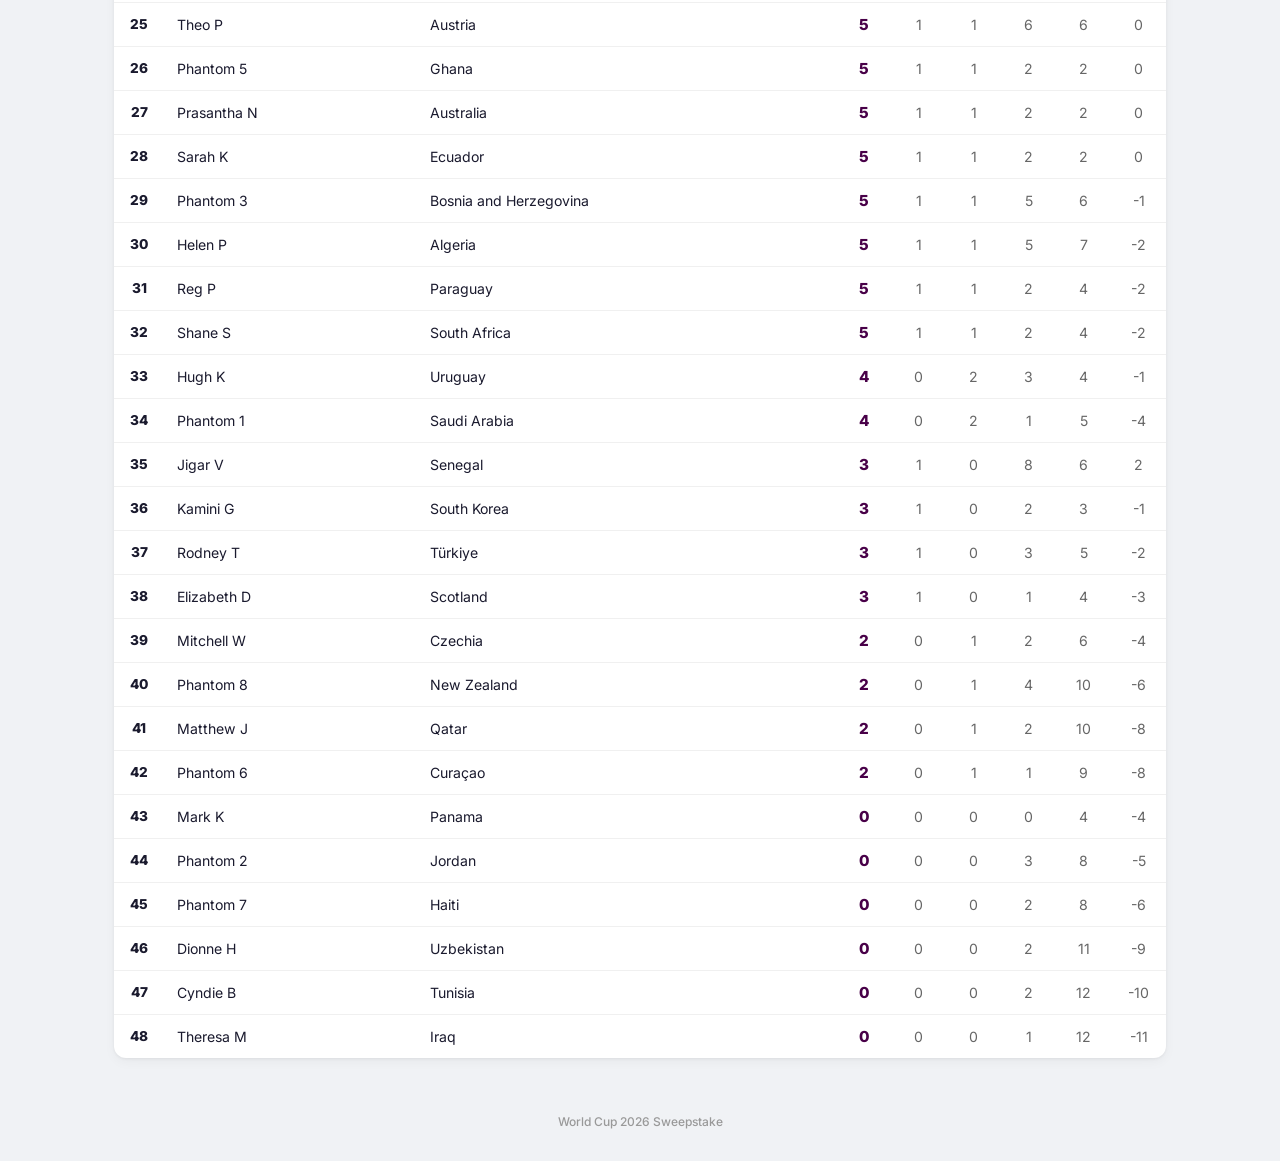
==== commit 2ed188a5: "Update scores and refresh web export" ====
--- a/docs/index.html
+++ b/docs/index.html
@@ -10,7 +10,7 @@
     <link rel="preconnect" href="https://fonts.googleapis.com">
     <link rel="preconnect" href="https://fonts.gstatic.com" crossorigin>
     <link href="https://fonts.googleapis.com/css2?family=Inter:wght@300;400;500;600;700;800;900&display=swap" rel="stylesheet">
-    <link rel="stylesheet" href="style.css?v=202606290734">
+    <link rel="stylesheet" href="style.css?v=202606290834">
 </head>
 <body>
     <header>
@@ -167,7 +167,7 @@
         <p>World Cup 2026 Sweepstake</p>
     </footer>
 
-    <script src="app.js?v=202606290734"></script>
+    <script src="app.js?v=202606290834"></script>
     <script>
         document.getElementById('openRules').addEventListener('click', () => {
             document.getElementById('rulesModal').classList.add('active');
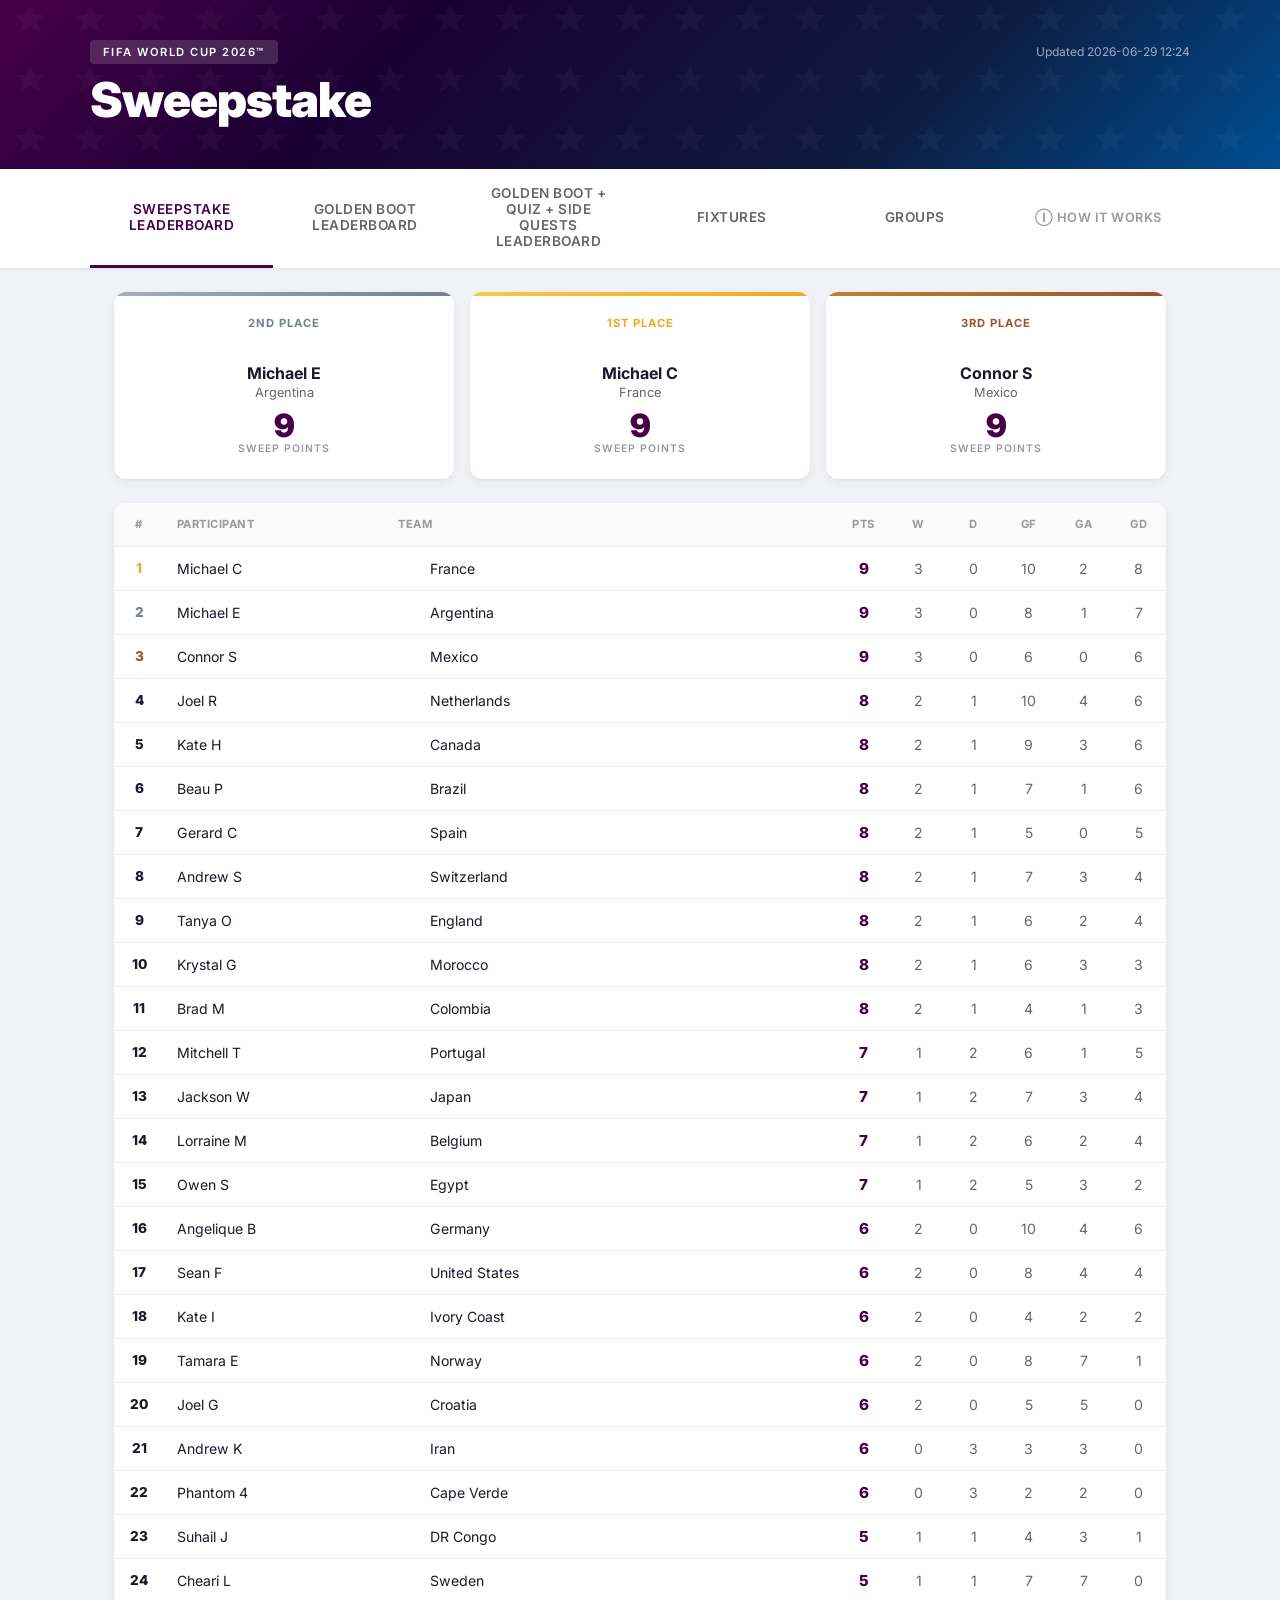
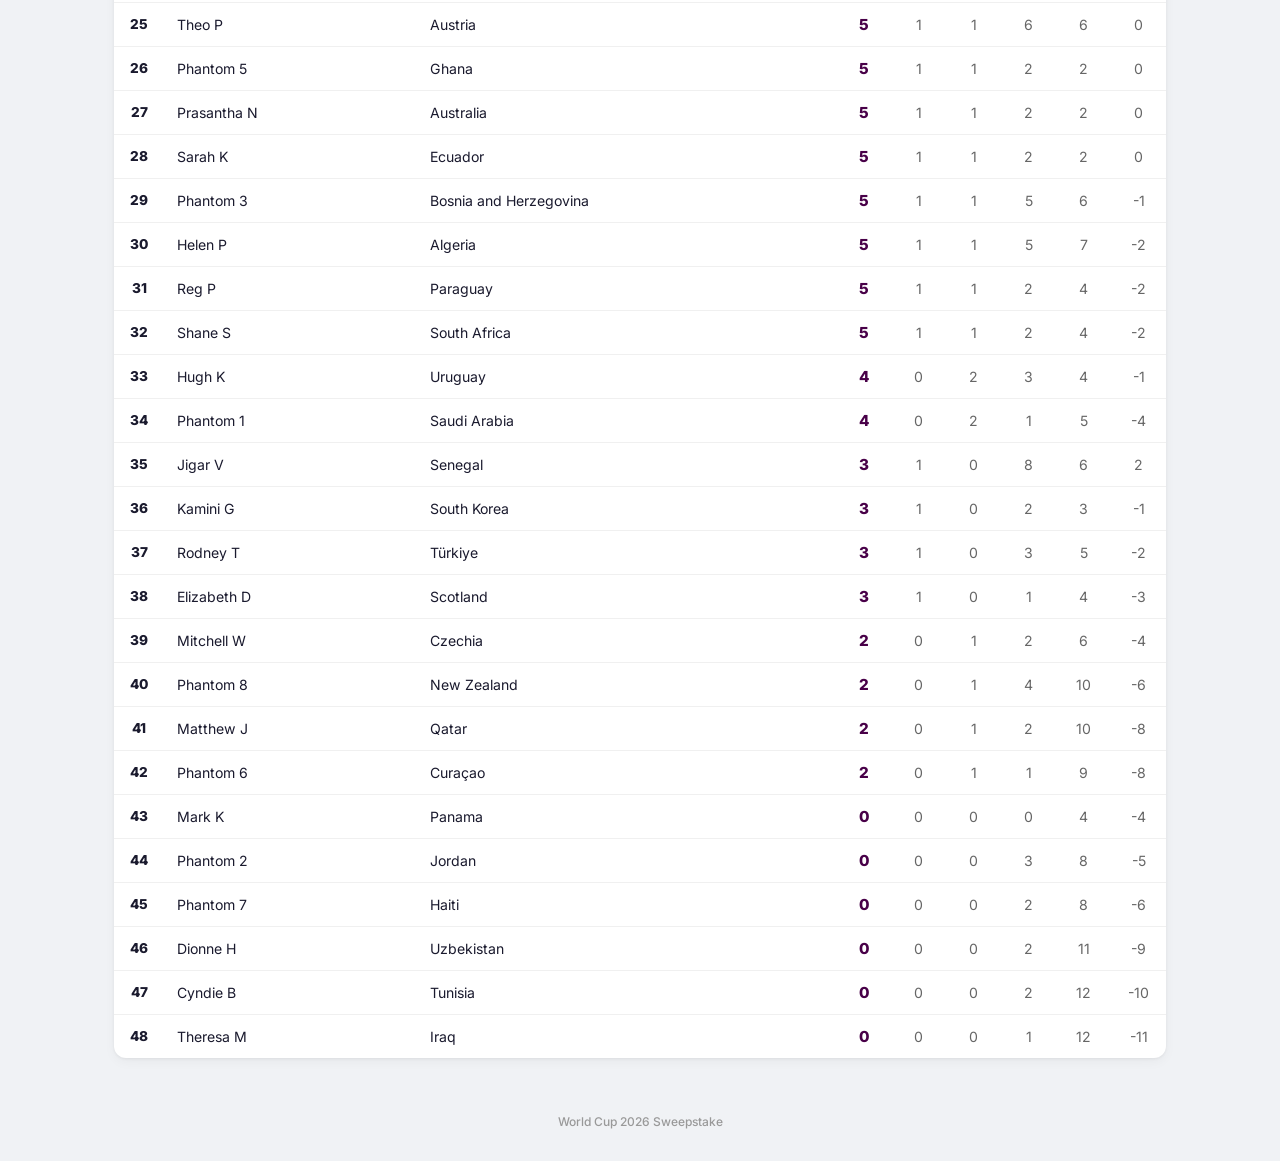
==== commit 3e9812e1: "Update quiz scores and refresh web export" ====
--- a/docs/index.html
+++ b/docs/index.html
@@ -10,7 +10,7 @@
     <link rel="preconnect" href="https://fonts.googleapis.com">
     <link rel="preconnect" href="https://fonts.gstatic.com" crossorigin>
     <link href="https://fonts.googleapis.com/css2?family=Inter:wght@300;400;500;600;700;800;900&display=swap" rel="stylesheet">
-    <link rel="stylesheet" href="style.css?v=202606290834">
+    <link rel="stylesheet" href="style.css?v=202606291224">
 </head>
 <body>
     <header>
@@ -167,7 +167,7 @@
         <p>World Cup 2026 Sweepstake</p>
     </footer>
 
-    <script src="app.js?v=202606290834"></script>
+    <script src="app.js?v=202606291224"></script>
     <script>
         document.getElementById('openRules').addEventListener('click', () => {
             document.getElementById('rulesModal').classList.add('active');
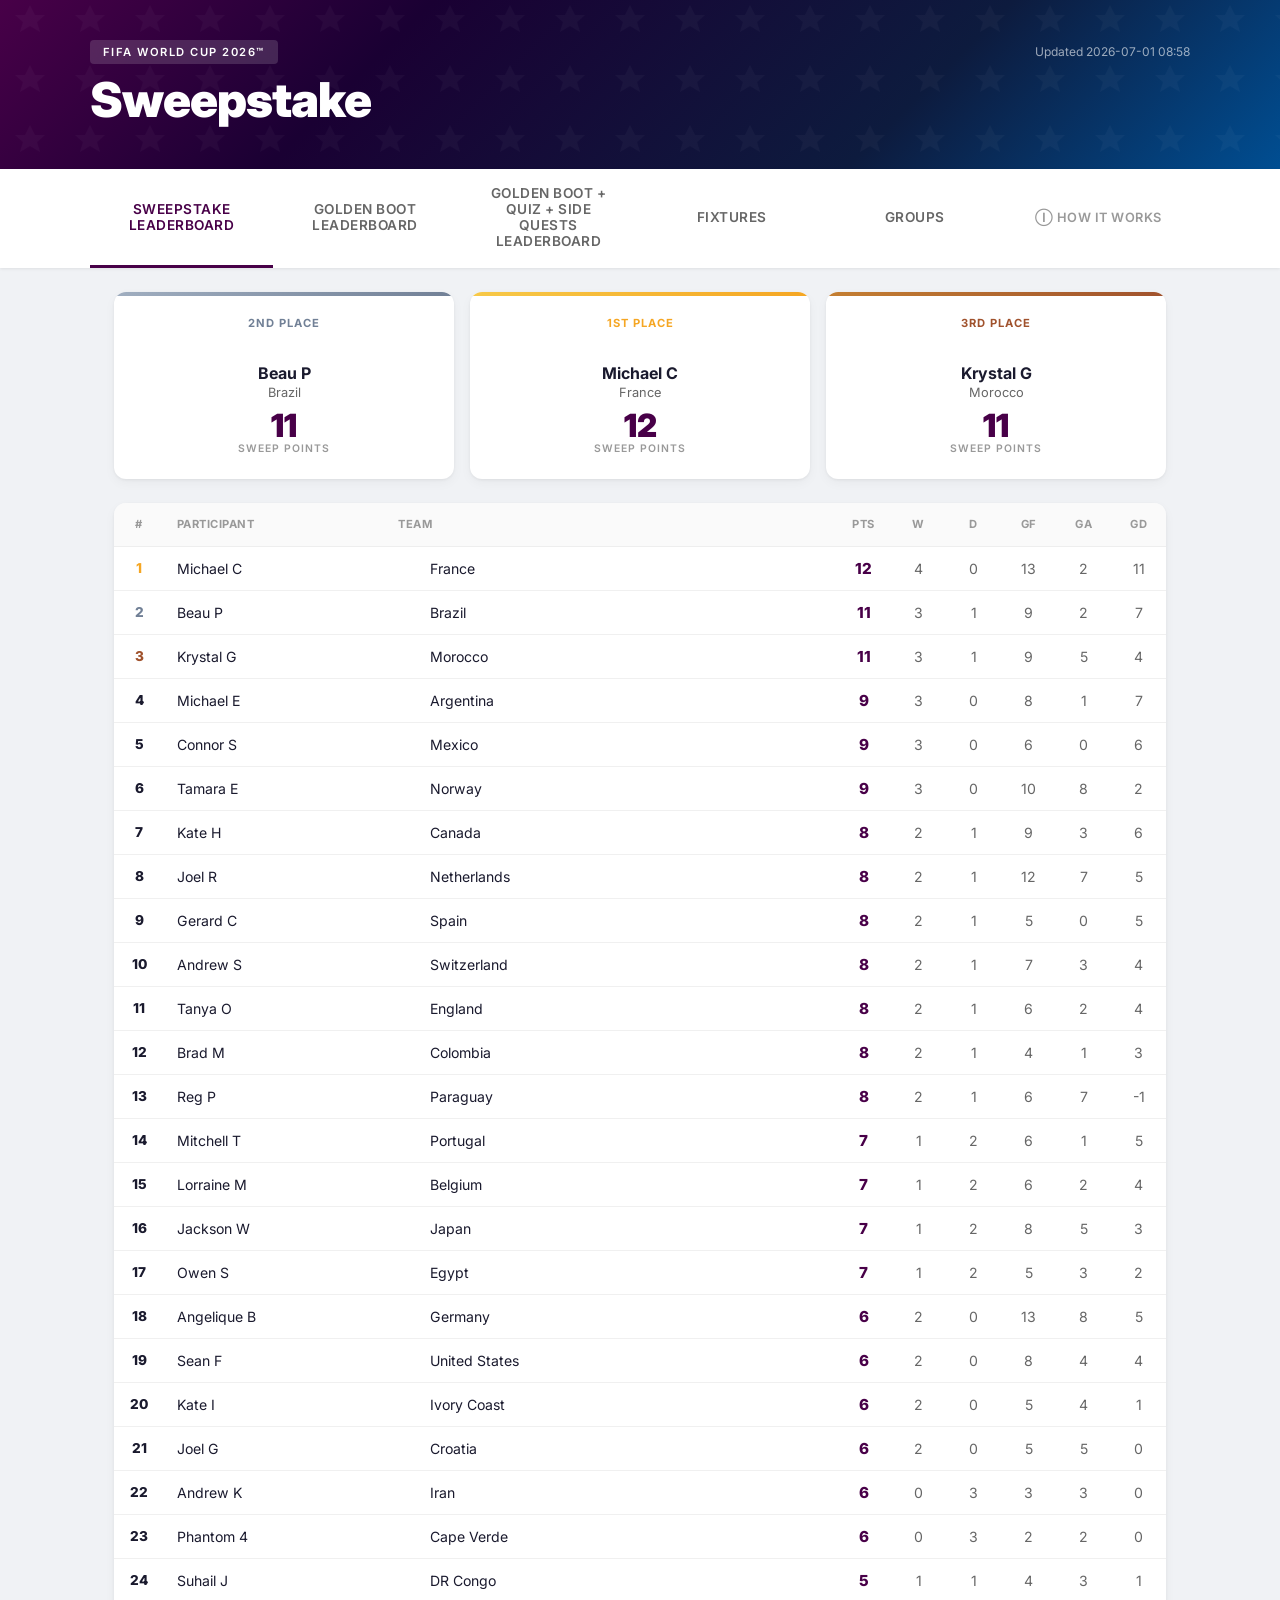
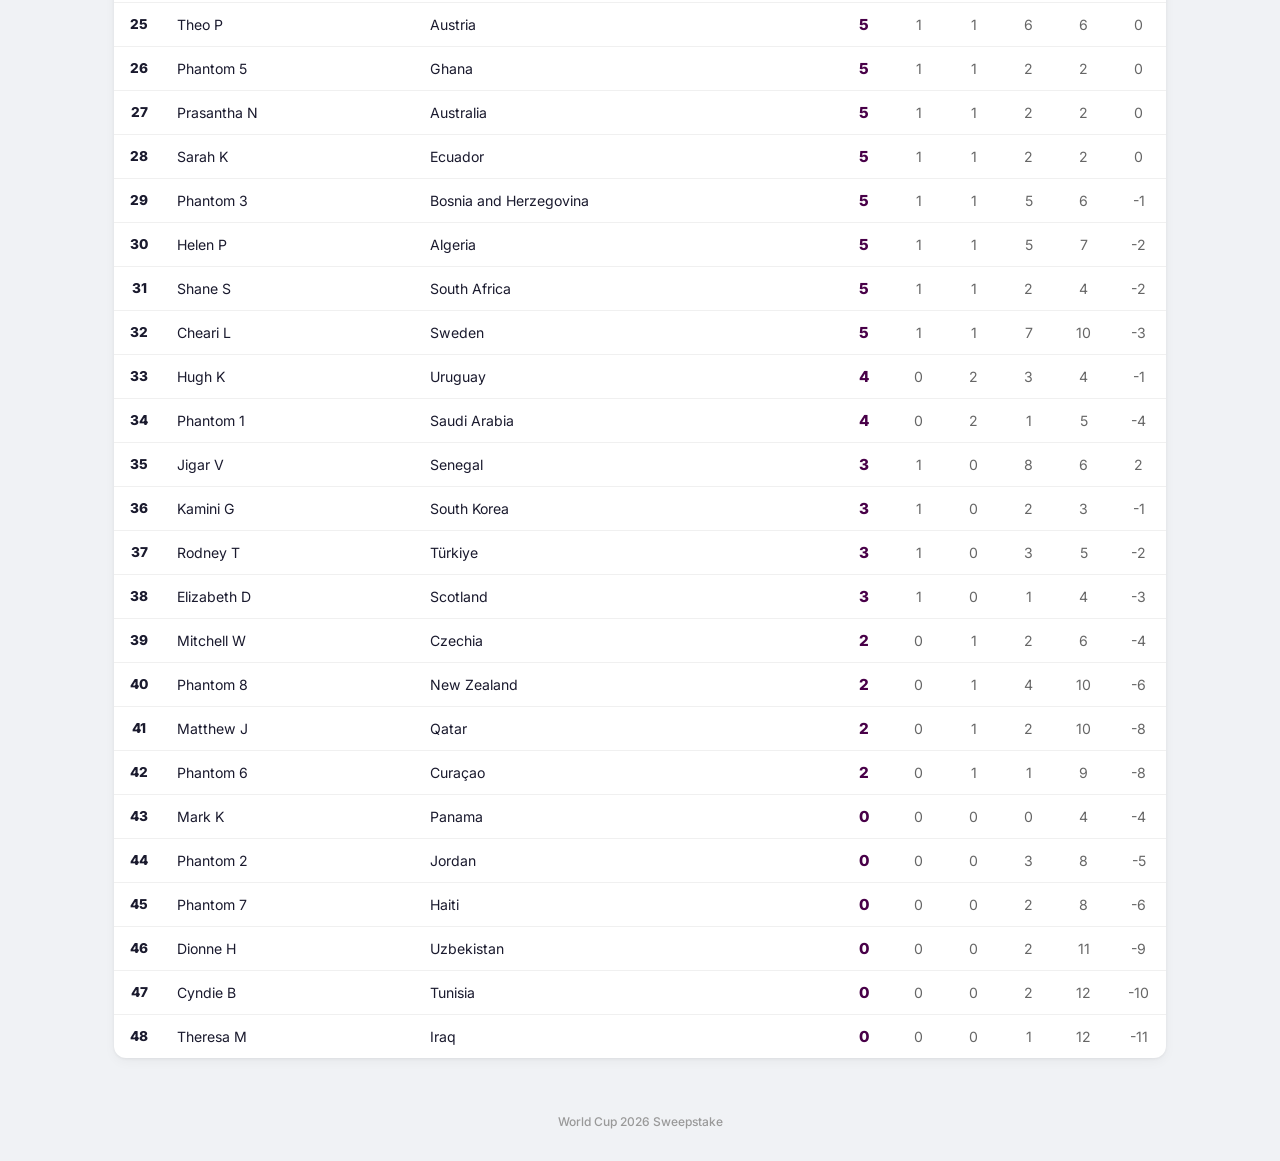
==== commit db8c3165: "Update scores 2026-07-01" ====
--- a/docs/index.html
+++ b/docs/index.html
@@ -10,7 +10,7 @@
     <link rel="preconnect" href="https://fonts.googleapis.com">
     <link rel="preconnect" href="https://fonts.gstatic.com" crossorigin>
     <link href="https://fonts.googleapis.com/css2?family=Inter:wght@300;400;500;600;700;800;900&display=swap" rel="stylesheet">
-    <link rel="stylesheet" href="style.css?v=202606291224">
+    <link rel="stylesheet" href="style.css?v=202607010858">
 </head>
 <body>
     <header>
@@ -167,7 +167,7 @@
         <p>World Cup 2026 Sweepstake</p>
     </footer>
 
-    <script src="app.js?v=202606291224"></script>
+    <script src="app.js?v=202607010858"></script>
     <script>
         document.getElementById('openRules').addEventListener('click', () => {
             document.getElementById('rulesModal').classList.add('active');
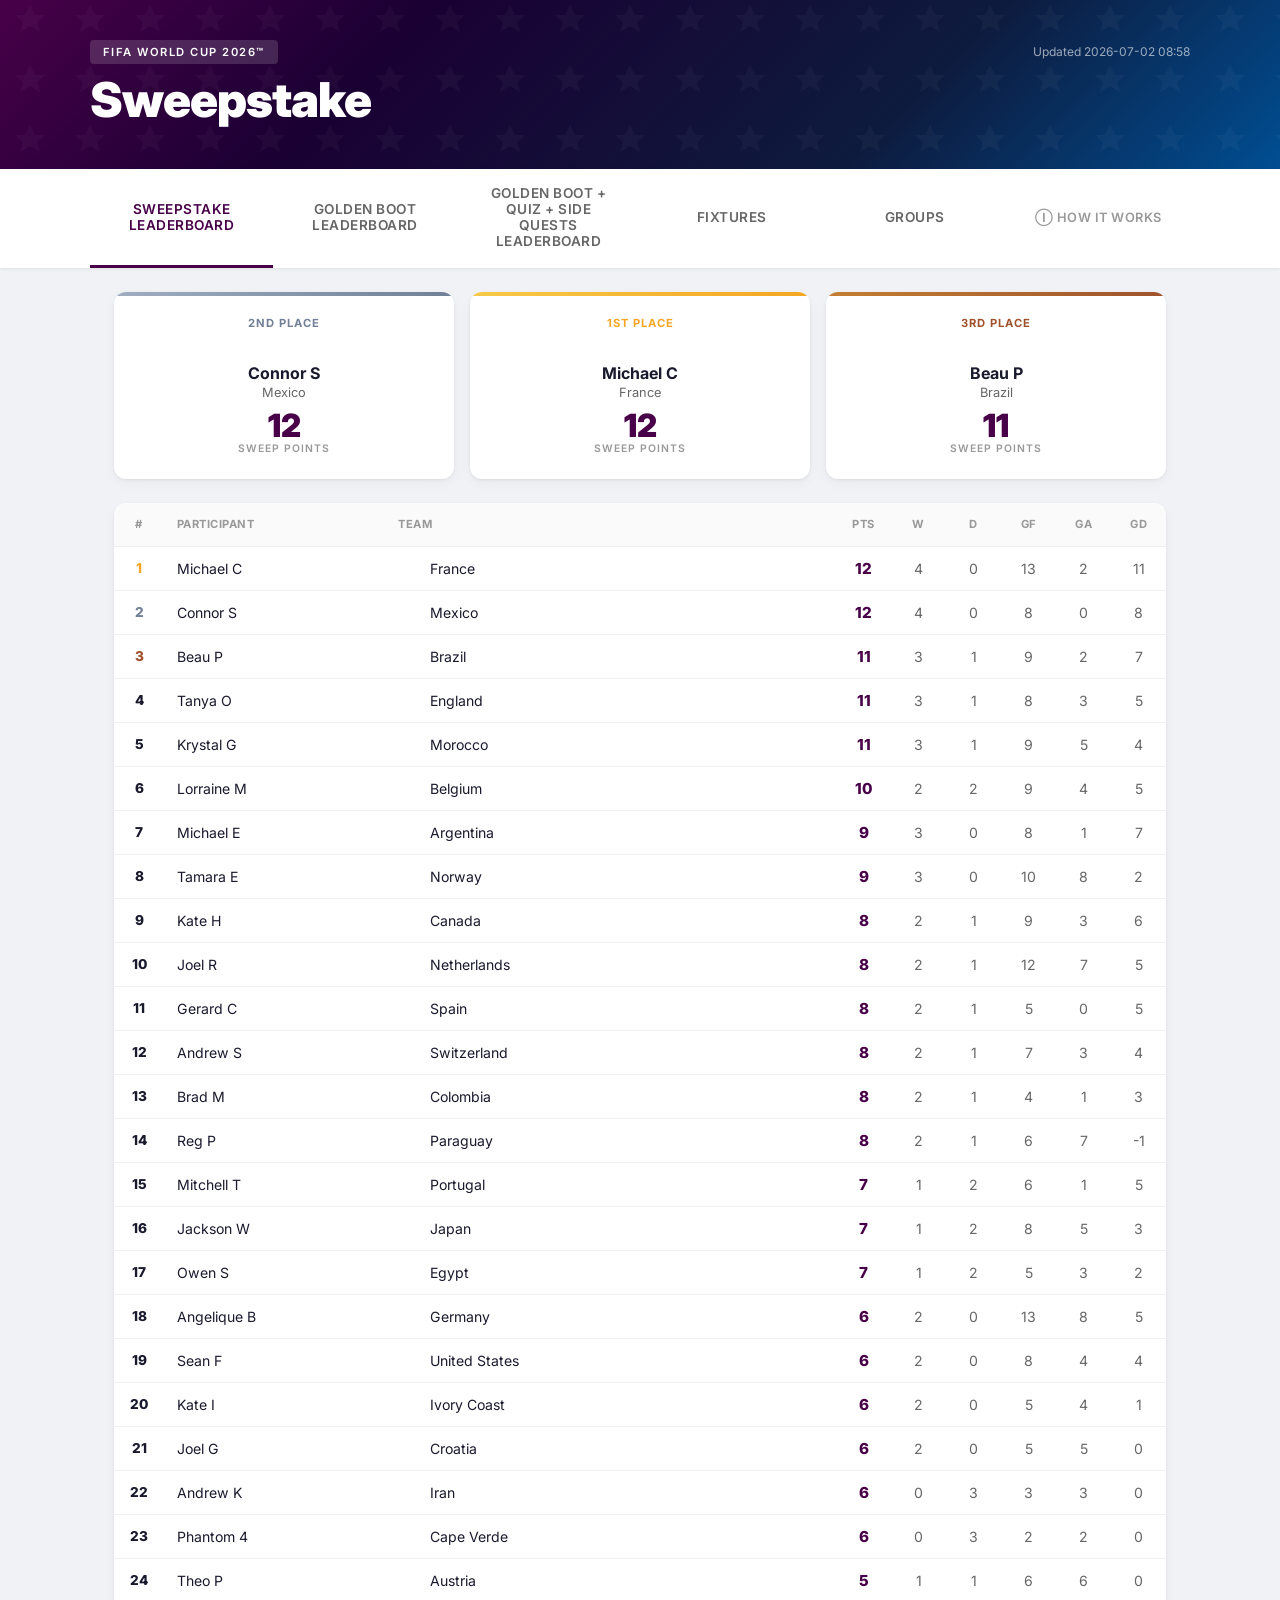
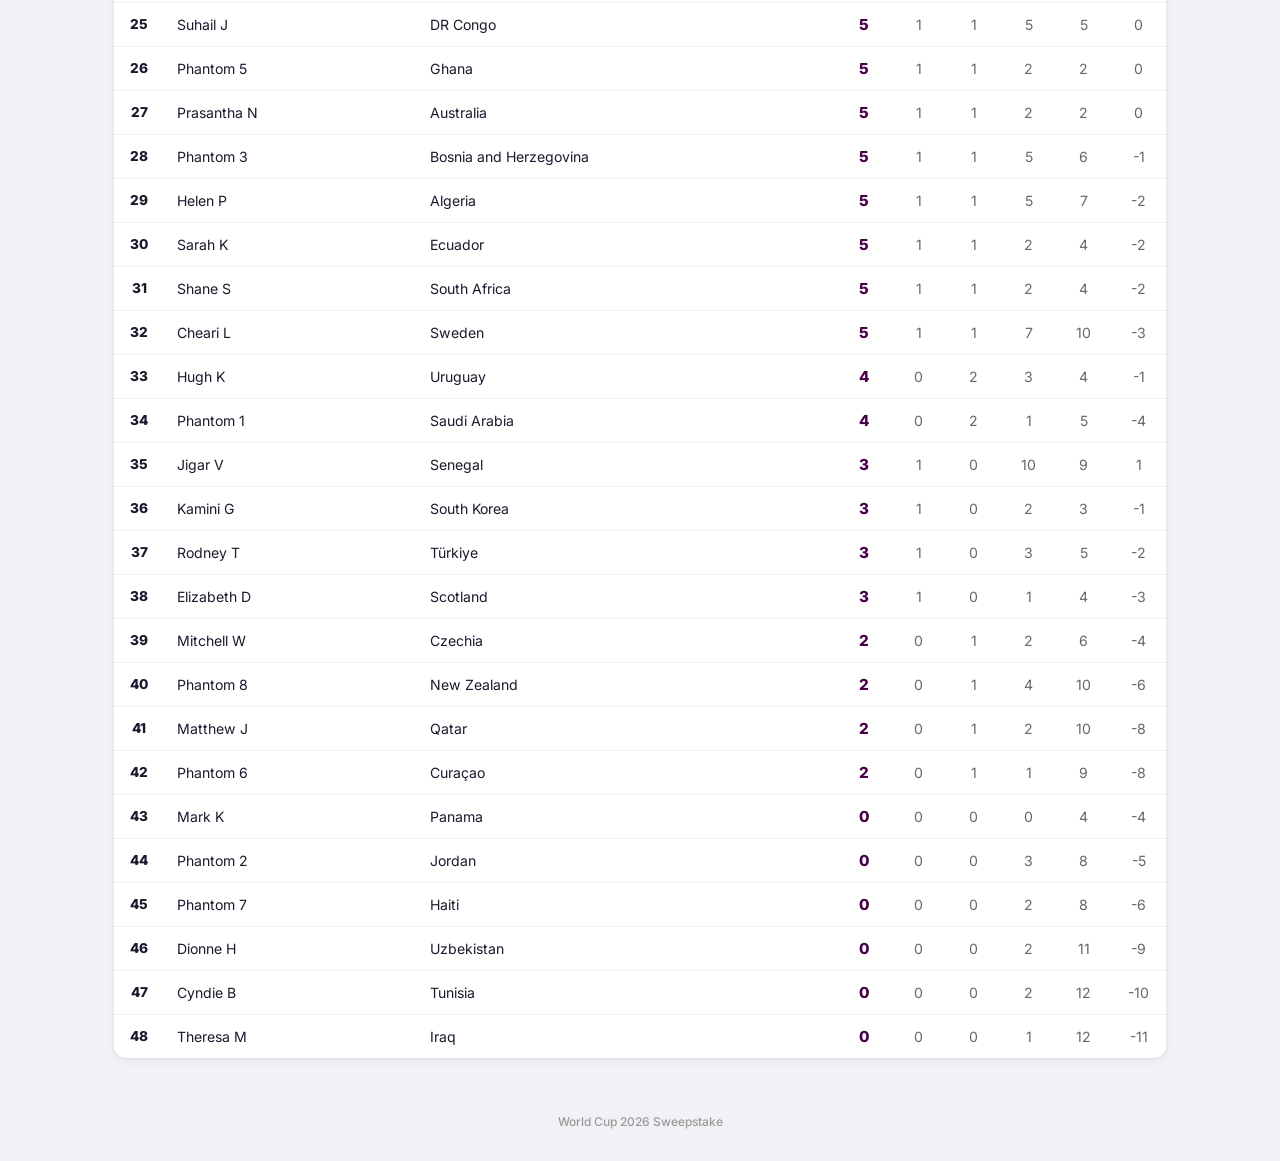
==== commit 22f99dd7: "Update scores 2026-07-02" ====
--- a/docs/index.html
+++ b/docs/index.html
@@ -10,7 +10,7 @@
     <link rel="preconnect" href="https://fonts.googleapis.com">
     <link rel="preconnect" href="https://fonts.gstatic.com" crossorigin>
     <link href="https://fonts.googleapis.com/css2?family=Inter:wght@300;400;500;600;700;800;900&display=swap" rel="stylesheet">
-    <link rel="stylesheet" href="style.css?v=202607010858">
+    <link rel="stylesheet" href="style.css?v=202607020858">
 </head>
 <body>
     <header>
@@ -167,7 +167,7 @@
         <p>World Cup 2026 Sweepstake</p>
     </footer>
 
-    <script src="app.js?v=202607010858"></script>
+    <script src="app.js?v=202607020858"></script>
     <script>
         document.getElementById('openRules').addEventListener('click', () => {
             document.getElementById('rulesModal').classList.add('active');
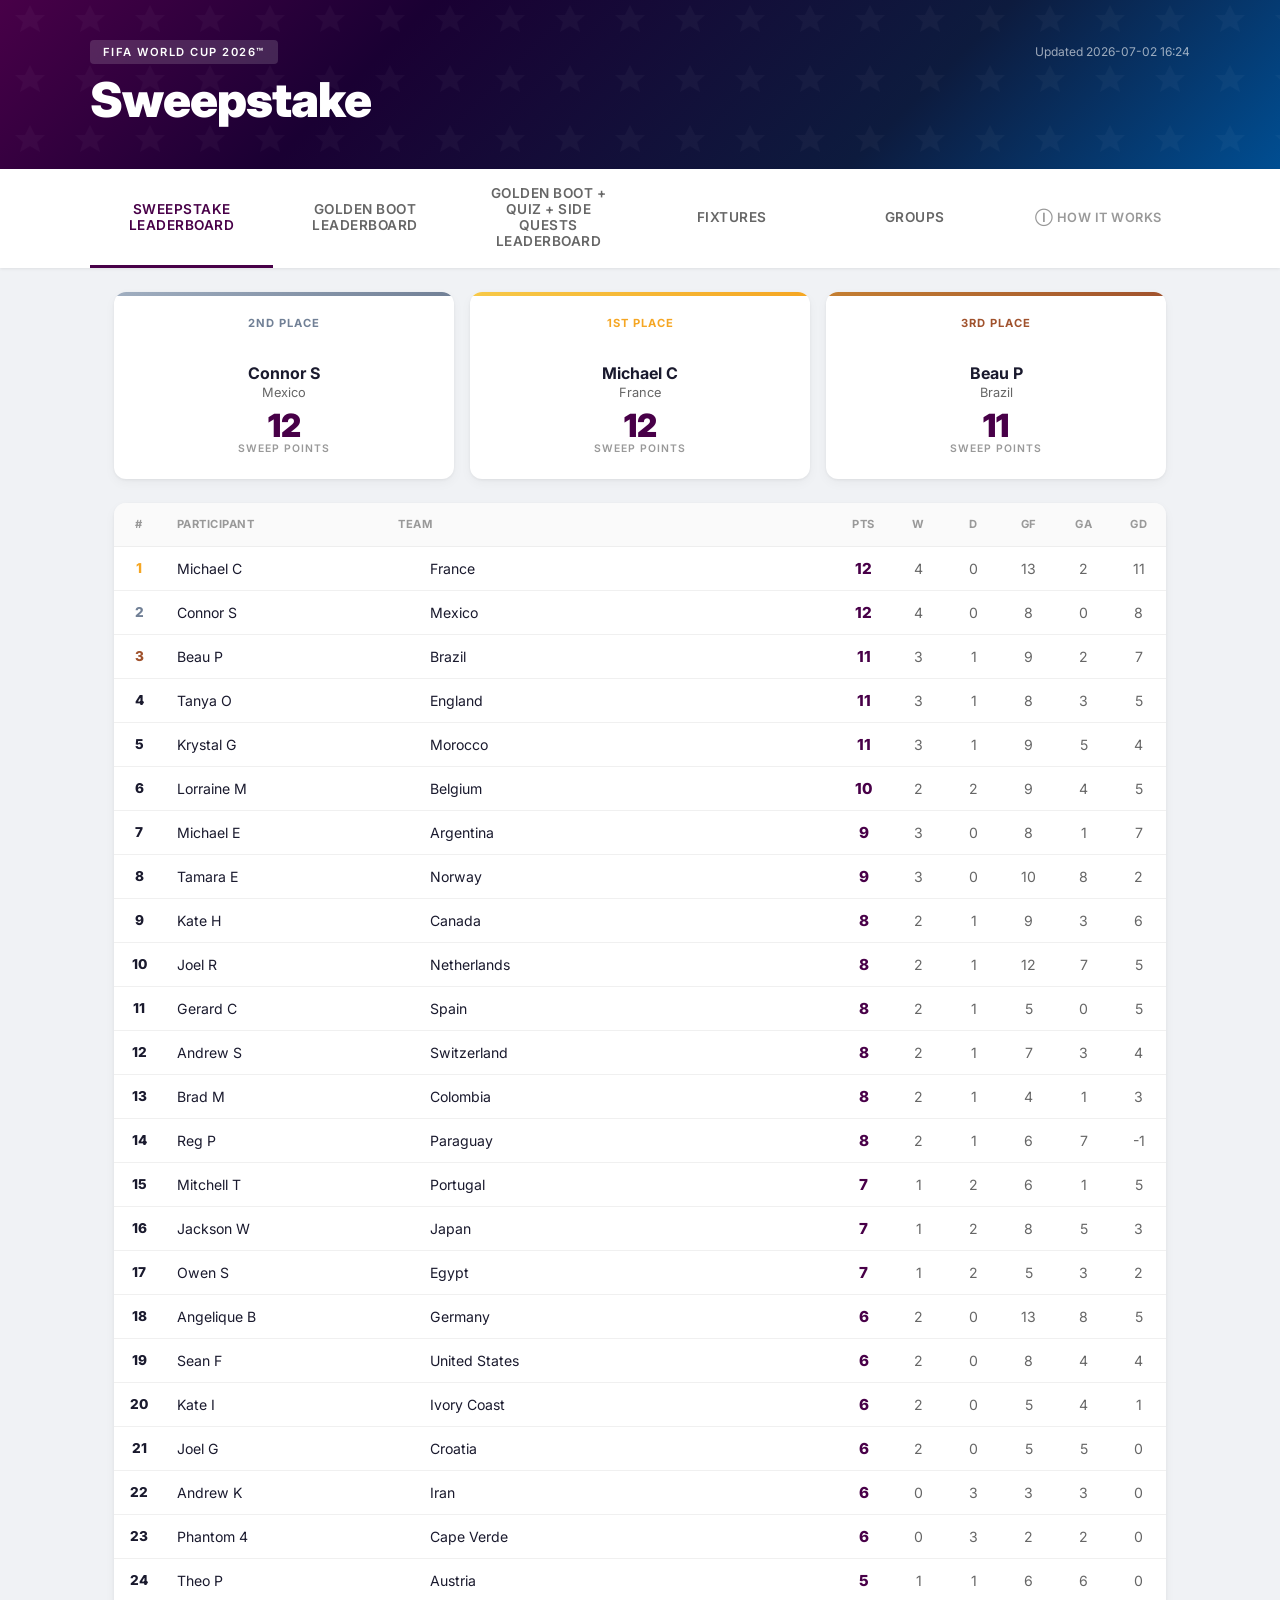
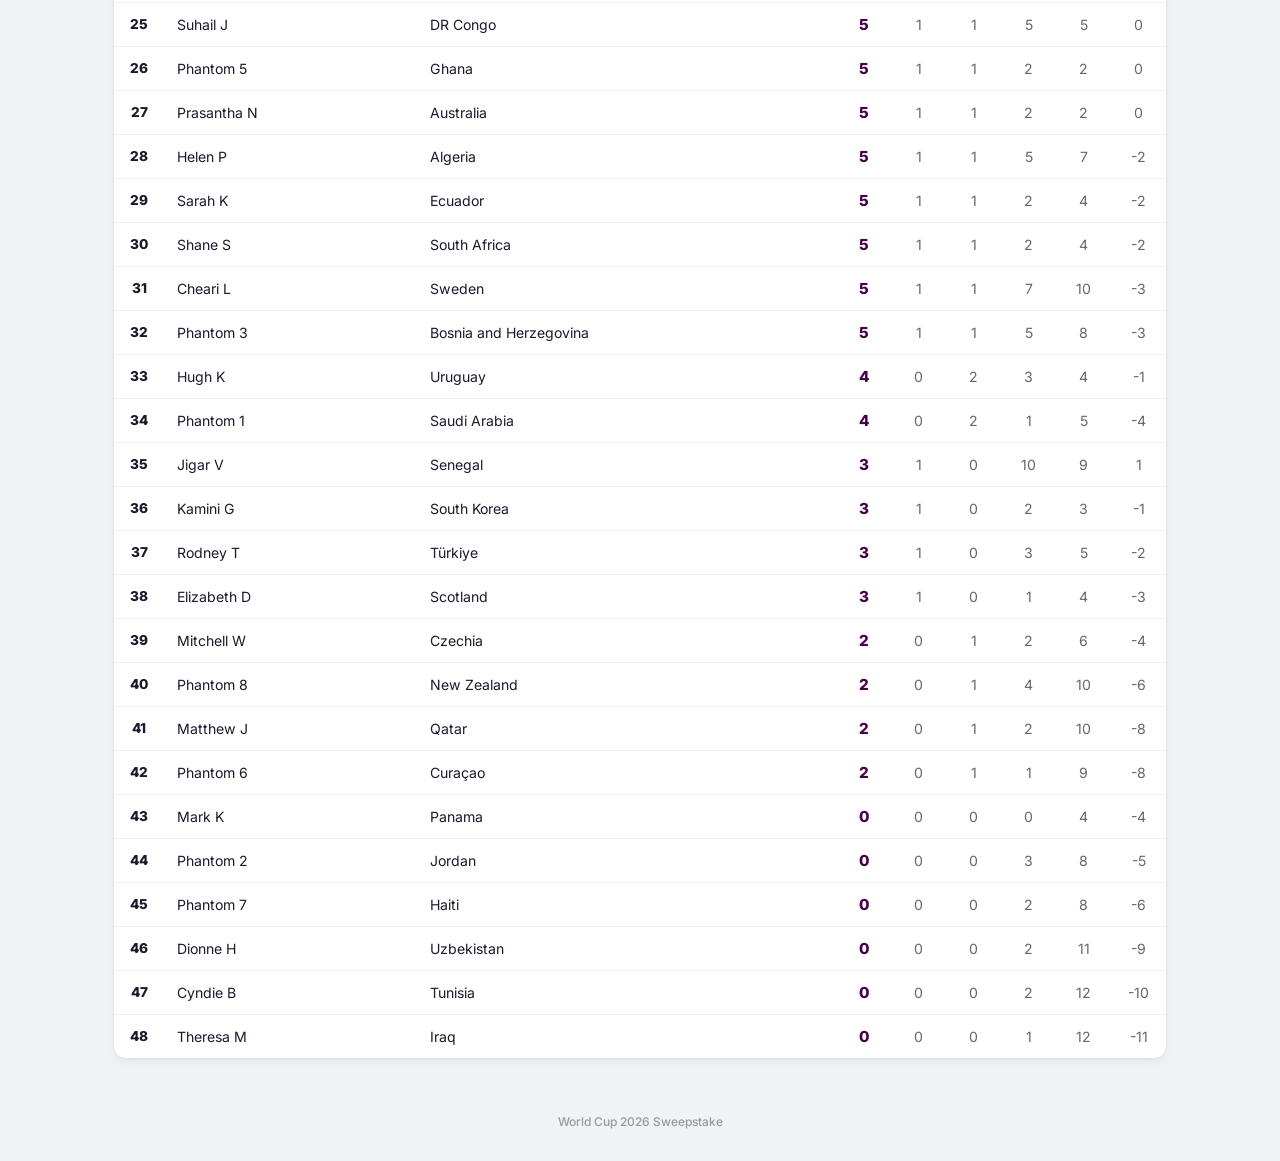
==== commit 30fbd4fa: "Update scores 2026-07-02" ====
--- a/docs/index.html
+++ b/docs/index.html
@@ -10,7 +10,7 @@
     <link rel="preconnect" href="https://fonts.googleapis.com">
     <link rel="preconnect" href="https://fonts.gstatic.com" crossorigin>
     <link href="https://fonts.googleapis.com/css2?family=Inter:wght@300;400;500;600;700;800;900&display=swap" rel="stylesheet">
-    <link rel="stylesheet" href="style.css?v=202607020858">
+    <link rel="stylesheet" href="style.css?v=202607021624">
 </head>
 <body>
     <header>
@@ -167,7 +167,7 @@
         <p>World Cup 2026 Sweepstake</p>
     </footer>
 
-    <script src="app.js?v=202607020858"></script>
+    <script src="app.js?v=202607021624"></script>
     <script>
         document.getElementById('openRules').addEventListener('click', () => {
             document.getElementById('rulesModal').classList.add('active');
